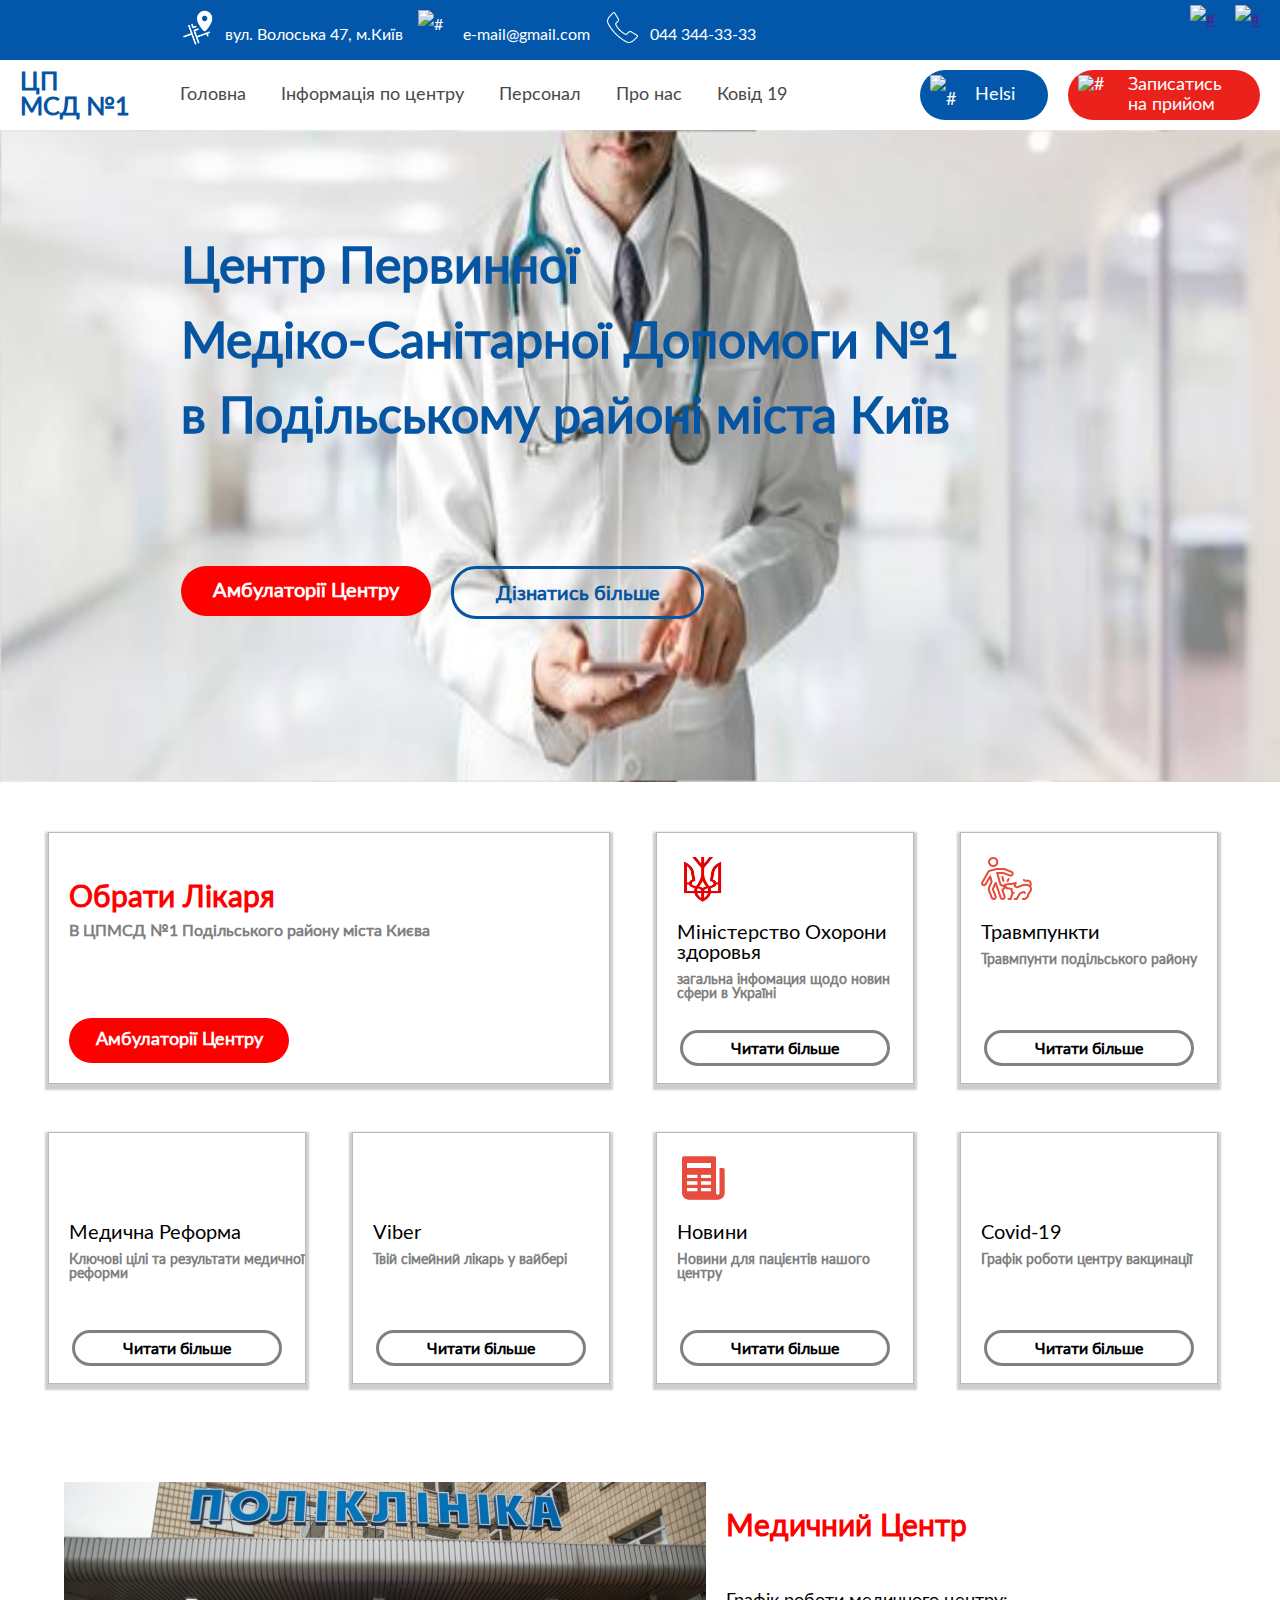
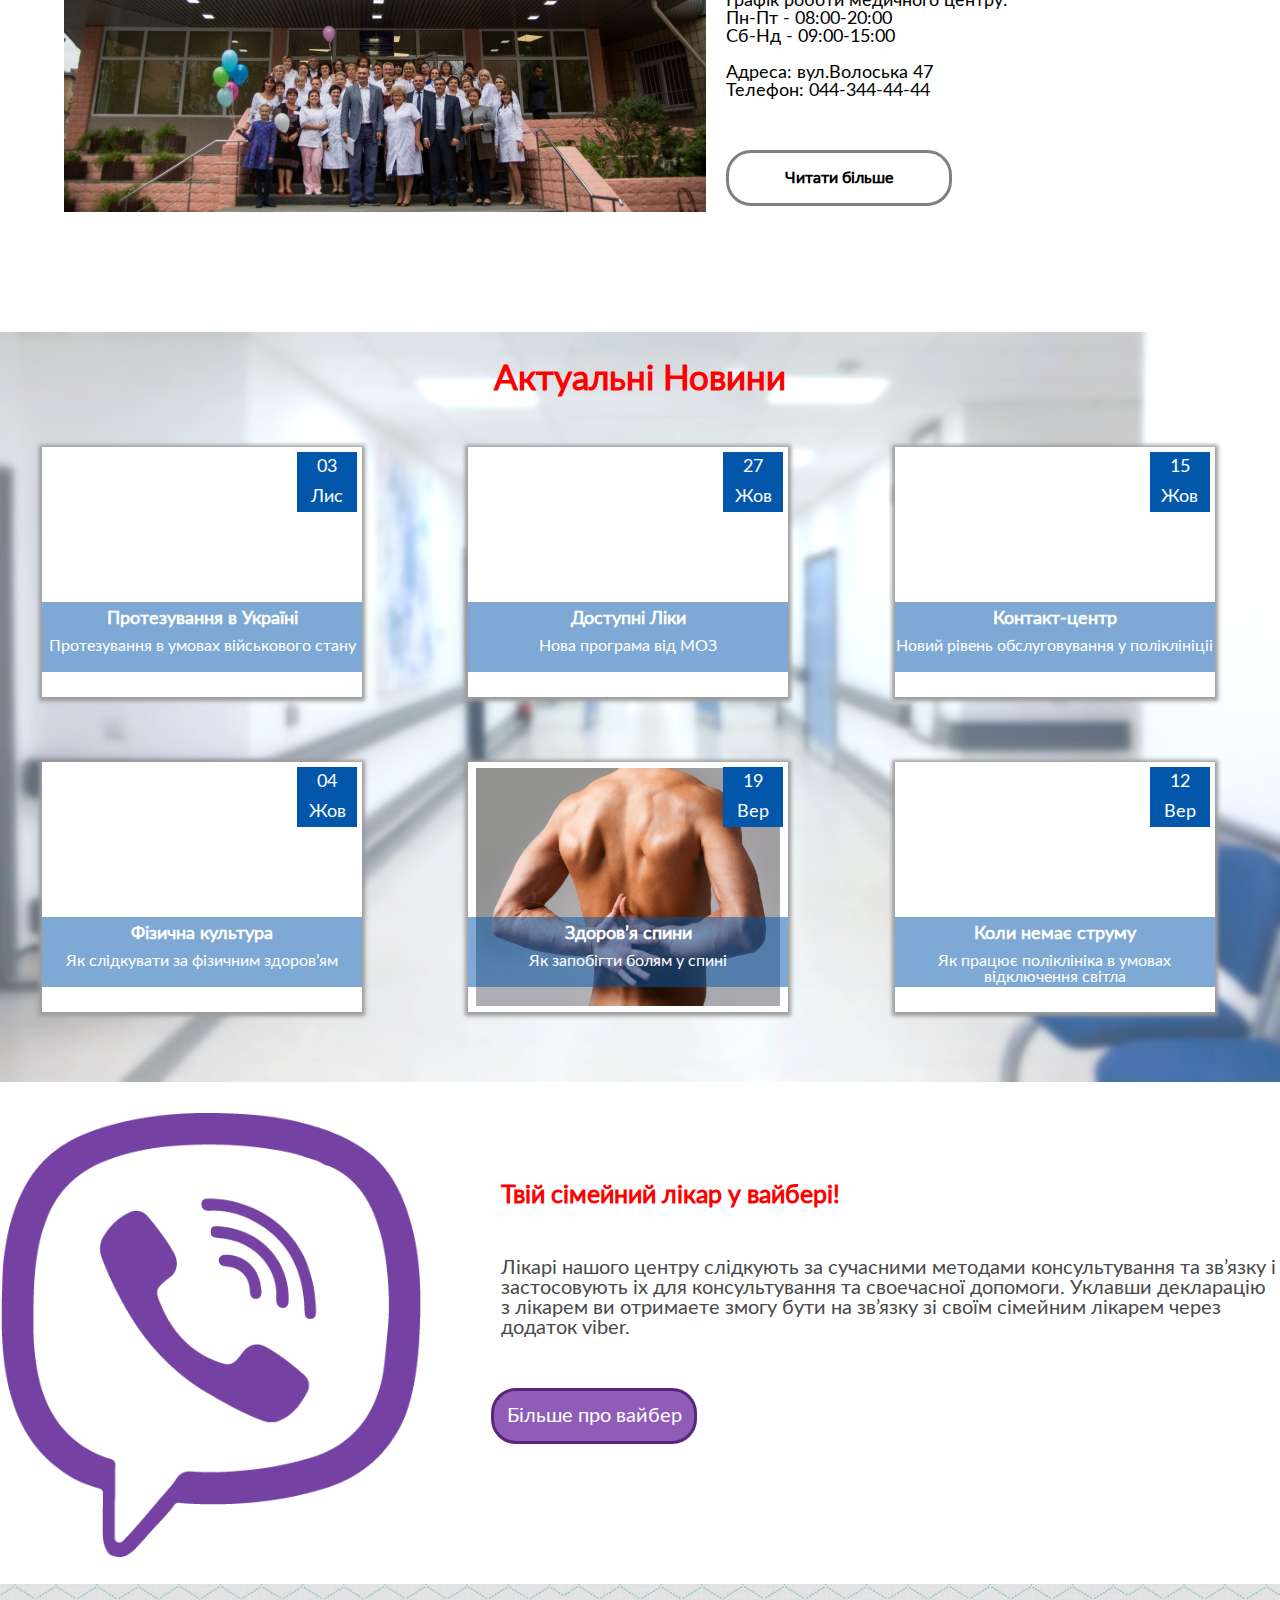
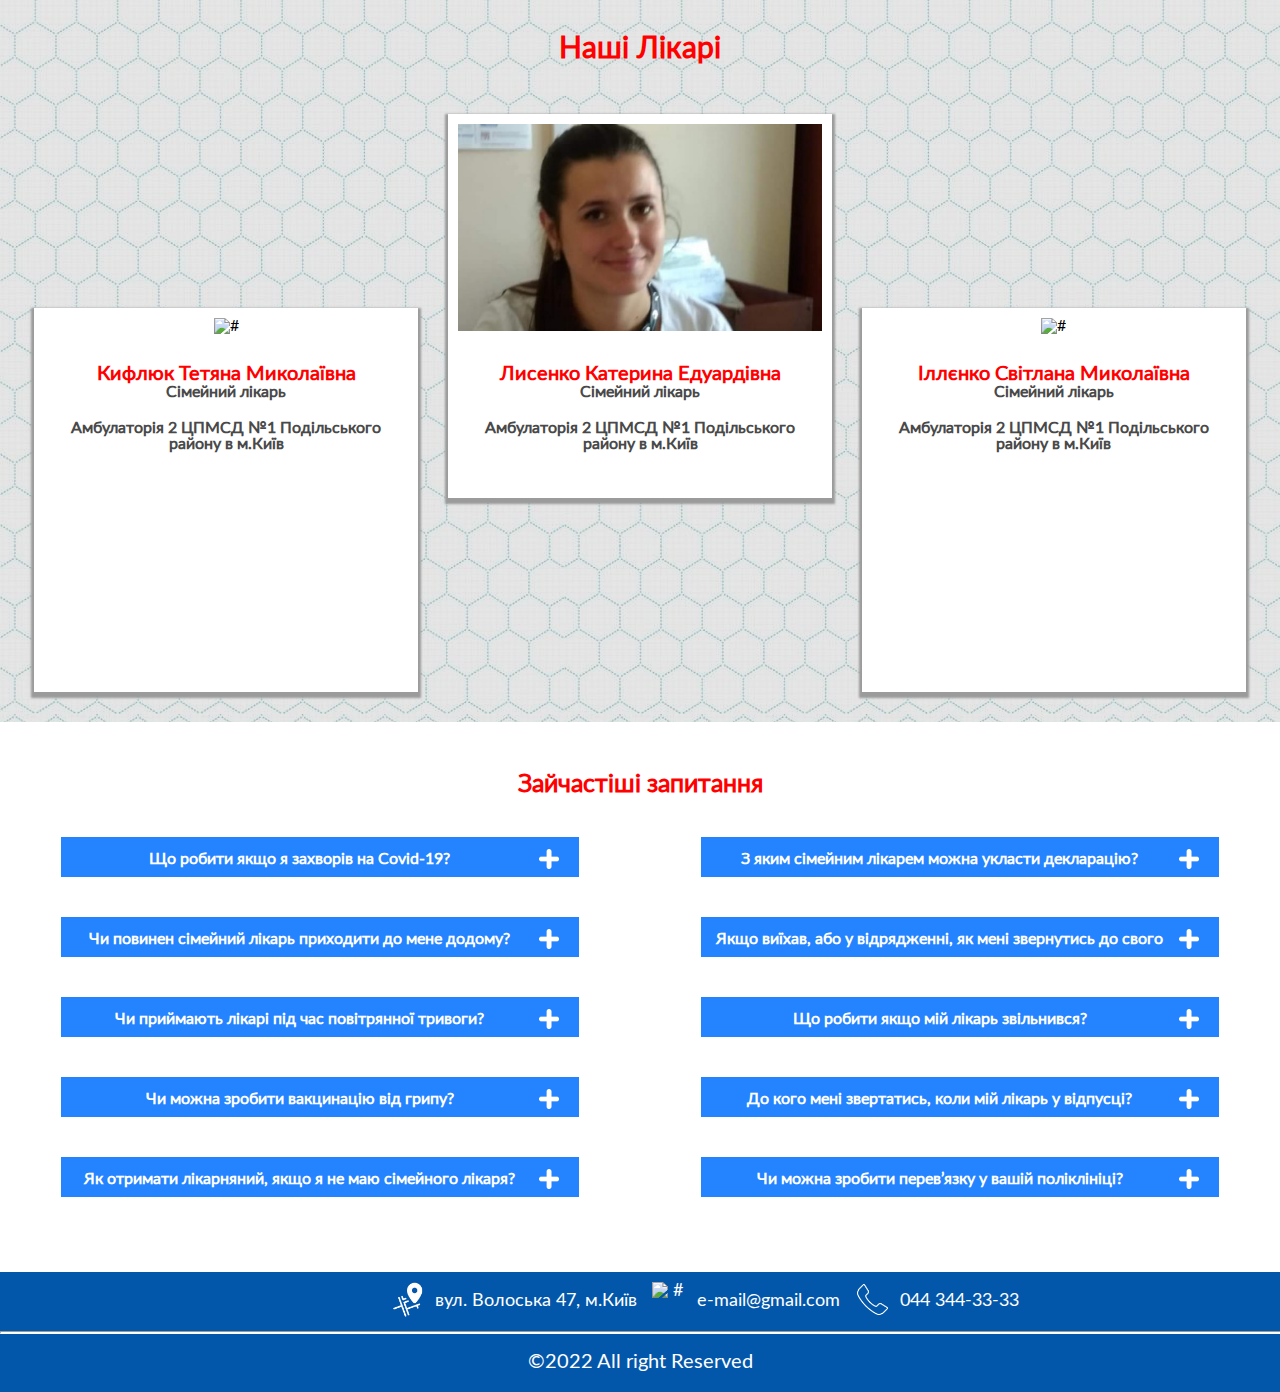
==== index.html @ eeb862c8 "Update index.html" ====
<!DOCTYPE html>
<html lang="en">
<head>
    <meta charset="UTF-8">
    <meta http-equiv="X-UA-Compatible" content="IE=edge">
    <meta name="viewport" content="width=device-width, initial-scale=1.0">
    <link rel="stylesheet" href="css/reset.css">
    <link rel="stylesheet" href="css/header.css">
    <link rel="stylesheet" href="css/style.css">
    <link rel="stylesheet" href="css/footer.css">
    <title>CPMSD1</title>
</head>
<body>
    
    <div class="wrapper">
        <div class="container">

            <div class="mobileContainer"> <!-- media 320px -->
                <div class="menuMobile"><img src="img/menuMobile.png" alt="#"></div>
                <div class="contactMobile"><img src="img/contactMobile.png" alt="#"></div>
                </div>

            <header>

                <div class="hContainer">
                    

                    <ul class="contactList">
                        <li><img class="mapIcons" src="img/map.png" alt="#">вул. Волоська 47, м.Київ</li>
                        <li><img class="mailIcons" src="img/mail.png" alt="#">e-mail@gmail.com</li>
                        <li><img class="callIcons" src="img/call.png" alt="#">044 344-33-33</li>
                    </ul>
                
                
                    <ul class="contactListImg">
                        <li><a href=""><img class="facebookIcons" src="../img/facebook.png" alt="#"></a></li>
                        <li><a href=""><img class="viberIcons" src="../img/viber.png" alt="#"></a></li>
                    </ul>
                </div>

            

                <div class="navContainer">
                <nav>
                    <h1 class="siteLogo">ЦП<br>МСД №1</h1>
                    <ul class="menuNav">
                        <li><a class="aNav" href="">Головна</a></li>
                        <li><a class="aNav" href="#aboutUs">Інформація по центру</a></li>
                        <li><a class="aNav" href="">Персонал</a></li>
                        <li><a class="aNav" href="">Про нас</a></li>
                        <li><a class="aNav" href="">Ковід 19</a></li>
                    </ul>
                </nav>

                    <a href="">
                        <div class="appointmentDoctor">
                            <img src="../img/bookIcons.png" alt="#">
                            <p>Записатись <br> на прийом</p>                           
                        </div>
                    </a>
                    <a href="http://www.helsi.me">
                        <div class="helsiInfo">
                            <img src="../img/helsi.png" alt="#">
                            <p>Helsi</p>
                        </div>
                    </a>

                
                </div>

            </header>

            <!-- Header End -->

            <section class="hospitalLogo">
                <div class="hospitalLogoContainer">

                    <div class="aboutSite">
                        <div class="aboutNavLeft"></div>
                        <div class="aboutNavRight"></div>
                        <p>Центр Первинної <br> Медіко-Санітарної Допомоги №1<br> в Подільському районі міста Київ</p>
                        <a href="doctors.html"><div class="button button3">Амбулаторії Центру</div></a>
                        <a href=""><div class="button button4">Дізнатись більше</div></a>
                    </div>


                </div>
            </section>
            <!-- hospital End -->

            <section class="info">



                <div class="infoContainer">

                    <div class="pulsImage1"></div>
                <div class="pulsImage2"></div>
    
                    <div class="mainInfoBlock">
                        <h2>Обрати Лікаря</h2>
                        <p>В ЦПМСД №1 Подільського району міста Києва</p>
                        <a href=""><div class="button button5">Амбулаторії Центру</div></a>
                    </div>

                    <div class="infoBlock infoBlock1">
                        <h3 class="infoH3">Міністерство Охорони здоровья</h3>
                        <a href="https://moz.gov.ua"><div class="infoButton1">Читати більше</div></a>
                        <p class="infoP">загальна інфомация щодо новин сфери в Україні</p>
                    </div>

                    <div class="infoBlock infoBlock2">
                        <h3 class="infoH3">Травмпункти</h3>
                        <p class="infoP">Травмпунти подільського району</p>
                        <a href=""><div class="infoButton1">Читати більше</div></a>
                    </div>

                    <div class="infoBlock infoBlock3">
                        <h3 class="infoH3">Медична Реформа</h3>
                        <p class="infoP">Ключові цілі та результати медичної реформи</p>
                        <a href="https://www.kmu.gov.ua/diyalnist/reformi/rozvitok-lyudskogo-kapitalu/reforma-sistemi-ohoroni-zdorovya"><div class="infoButton1">Читати більше</div></a>
                    </div>

                    <div class="infoBlock infoBlock4">
                        <h3 class="infoH3">Viber</h3>
                        <p class="infoP">Твій сімейний лікарь у вайбері</p>
                        <a href="viber.html"><div class="infoButton1">Читати більше</div></a>
                    </div>

                    <div class="infoBlock infoBlock5">
                        <h3 class="infoH3">Новини</h3>
                        <p class="infoP">Новини для пацієнтів нашого центру</p>
                        <a href="news.html"><div class="infoButton1">Читати більше</div></a>
                    </div>

                    <div class="infoBlock infoBlock6">
                        <h3 class="infoH3">Covid-19</h3>
                        <p class="infoP">Графік роботи центру вакцинації</p>
                        <a href="https://moz.gov.ua/koronavirus-2019-ncov"><div class="infoButton1">Читати більше</div></a>
                    </div>



                </div>
            </section>

            <!-- infoEnd -->

            <section class="aboutUs" id="aboutUs">
                <div class="aboutUsContainer">
                    <div class="aboutUsInfo">
                        <img src="img/hospitalPhoto.jpg" alt="#" class="photoHospital">
                        <h2>Медичний Центр</h2>
                        <p>Графік роботи медичного центру:<br>
                            Пн-Пт - 08:00-20:00<br>
                            Сб-Нд - 09:00-15:00<br><br>
                            Адреса: вул.Волоська 47<br>
                            Телефон: 044-344-44-44
                        </p>
                        <a href="aboutHospital.html"><div class="aboutUsMoreButton">Читати більше</div></a>
                    </div>

                </div>
            </section>

            <!-- about Us end-->

            <section class="news">
                <div class="newsContainer">
                  <!--- <div class="colorW"></div>--><h2>Актуальні Новини</h2>

                    <div class="newsBlock newsBlock1">
                        <div class="dateNews">03<br>Лис</div>
                        <div class="imgBlueBack">
                        <h3 class="newsH3">Протезування в Україні</h3>
                        <p class="newsP">Протезування в умовах військового стану</p>
                        </div>
                    </div>

                   <a href="news.html"><div class="newsBlock newsBlock2">
                        <div class="dateNews">27<br>Жов</div> 
                        <div class="imgBlueBack">
                        <h3 class="newsH3">Доступні Ліки</h3>
                        <p class="newsP">Нова програма від МОЗ</p>
                        </div>
                    </div></a>

                    <div class="newsBlock newsBlock3">
                        <div class="dateNews">15<br>Жов</div> 
                        <div class="imgBlueBack">
                        <h3 class="newsH3">Контакт-центр</h3>
                        <p class="newsP">Новий рівень обслуговування у поліклініціі</p>
                        </div>
                    </div>
                    
                    <div class="newsBlock newsBlock4">
                        <div class="dateNews">04<br>Жов</div> 
                        <div class="imgBlueBack">
                        <h3 class="newsH3">Фізична культура</h3>
                        <p class="newsP">Як слідкувати за фізичним здоров’ям</p>
                        </div>
                    </div>

                    <div class="newsBlock newsBlock5">
                        <div class="dateNews">19<br>Вер</div> 
                        <div class="imgBlueBack">
                        <h3 class="newsH3">Здоров’я спини</h3>
                        <p class="newsP">Як запобігти болям у спині</p>
                        </div>
                    </div>

                    <div class="newsBlock newsBlock6">
                        <div class="dateNews">12<br>Вер</div> 
                        <div class="imgBlueBack">
                        <h3 class="newsH3">Коли немає струму</h3>
                        <p class="newsP">Як працює поліклініка в умовах відключення світла</p>
                        </div>
                    </div>




                </div>
            </section>

            <section class="viber">
                <div class="viberContainer">
                    <img src="img/viberDoctor.png" alt="#" class="viberImage">
                    <h2>Твій сімейний лікар у вайбері!</h2>
                    <p>Лікарі нашого центру слідкують за сучасними методами консультування та зв’язку і застосовують іх для консультування та своечасної допомоги. 
                       Уклавши декларацію з лікарем ви отримаете змогу бути на зв’язку зі своїм сімейним лікарем через додаток viber.
                    </p>
                    
                   <a href="viber.html"><div class="buttonMoreViber">Більше про вайбер</div></a>

                </div>
            </section>



            <section class="medicalPersonal">
                <div class="medicalPersonalContainer">

                    <h2>Наші Лікарі</h2>
                    <div class="medicalPersonalBlock medicalPersonalBlock1">
                        <img src="img/med1.png" alt="#">
                        <h3>Кифлюк Тетяна Миколаївна</h3>
                        <p>Сімейний лікарь</p>
                        <p>Амбулаторія 2 ЦПМСД №1 Подільського району в м.Київ</p>
                    </div>

                    <div class="medicalPersonalBlock medicalPersonalBlock2">
                        <img src="img/med2.jpg" alt="#">
                        <h3>Лисенко Катерина Едуардівна</h3>
                        <p>Сімейний лікарь</p>
                        <p>Амбулаторія 2 ЦПМСД №1 Подільського району в м.Київ</p>
                    </div>

                    <div class="medicalPersonalBlock medicalPersonalBlock3">
                        <img src="img/med3.png" alt="#">
                        <h3>Іллєнко Світлана Миколаївна</h3>
                        <p>Сімейний лікарь</p>
                        <p>Амбулаторія 2 ЦПМСД №1 Подільського району в м.Київ</p>
                    </div>

                    

                </div>
            </section>

            <!-- personal End -->

            <section class="mostAsk">
                <div class="mostAskContainer">
                    <h2>Зайчастіші запитання</h2>
                    <div class="askBlock1">

                        <div class="ask ask1">
                            <img class="askCircle" src="img/openAsk.png" alt="#">
                            <p>Що робити якщо я захворів на Covid-19?</p>
                        </div>

                        <div class="ask ask2">
                            <img class="askCircle" src="img/openAsk.png" alt="#">
                            <p>Чи повинен сімейний лікарь приходити до мене додому?</p>
                        </div>

                        <div class="ask ask3">
                            <img class="askCircle" src="img/openAsk.png" alt="#">
                            <p>Чи приймають лікарі під час повітрянної тривоги?</p>
                        </div>

                        <div class="ask ask4">
                            <img class="askCircle" src="img/openAsk.png" alt="#">
                            <p>Чи можна зробити вакцинацію від грипу?</p>
                        </div>

                        <div class="ask ask5">
                            <img class="askCircle" src="img/openAsk.png" alt="#">
                            <p>Як отримати лікарняний, якщо я не маю сімейного лікаря?</p>
                        </div>

                    </div>

                    <div class="askBlock2">

                        <div class="ask ask1">
                            <img class="askCircle" src="img/openAsk.png" alt="#">
                            <p>З яким сімейним лікарем можна укласти декларацію?</p>
                        </div>

                        <div class="ask ask2">
                            <img class="askCircle" src="img/openAsk.png" alt="#">
                            <p>Якщо виїхав, або у відрядженні, як мені звернутись до свого лікаря?</p>
                        </div>

                        <div class="ask ask3">
                            <img class="askCircle" src="img/openAsk.png" alt="#">
                            <p>Що робити якщо мій лікарь звільнився?</p>
                        </div>

                        <div class="ask ask4">
                            <img class="askCircle" src="img/openAsk.png" alt="#">
                            <p>До кого мені звертатись, коли мій лікарь у відпусці?</p>
                            <!-- Показ всех врачей амбулатории которые заменяют при выборе своего -->
                        </div>

                        <div class="ask ask5">
                            <img class="askCircle" src="img/openAsk.png" alt="#">
                            <p></p>Чи можна зробити перев’язку у вашій поліклініці?</p>
                        </div>
                        
                    </div>
                    
                    
                    
                </div>
            </section>

            <!-- ask End -->
        

            <footer>
                <div class="footerContainer">
                <div class="contactFooter">
                    <ul class="contactListFooter">
                        <li><img class="mapIcons" src="img/map.png" alt="#">вул. Волоська 47, м.Київ</li>
                        <li><img class="mailIcons" src="img/mail.png" alt="#">e-mail@gmail.com</li>
                        <li><img class="callIcons" src="img/call.png" alt="#">044 344-33-33</li>
                    </ul>
                </div>
            </div>
            <hr class="copyrightLane">
            <p class="copyright">&copy;2022 All right Reserved</p>

            </footer>









        </div>
    </div>




</body>
</html>
---- css/header.css ----
@font-face {
    font-family: 'Lato Regular';
    src: url('../fonts/Lato-Regular.eot');
    src: url('../fonts/Lato-Regular.eot?#iefix') format('embedded-opentype'),
    url('../fonts/Lato-Regular.woff') format('woff'),
    url('../fonts/Lato-Regular.ttf') format('truetype');
    font-weight: normal;
    font-style: normal;
    }

body, html {
    font-family: 'Lato Regular';
    overflow-x:hidden;
}

header {
    background: #0357ab;
    width: 100%;
    height: 60px;
}

.hContainer {
    margin: auto;
    max-width: 1440px;
    height: 50px;
    color: white;
    font-size: 16px;
    line-height: 30px;
    position: relative;
}

.contactList {
    margin-left: 160px;
}

.contactList>li {
    float: left;
  /*  border: 1px solid red;  */
    margin-right: 15px;
    margin-top: 20px;
}

.facebookIcons {
    height: 45px;
    width: 45px;
    margin-top: 5px;
}

.viberIcons {
    height: 45px;
    width: 45px;
    margin-top: 5px;
}

.contactListImg {
    float: right;
}

.contactListImg>li {
    margin-right: 20px;
    float: right;
}


.mapIcons {
    height: 35px;
    width: 35px;
    margin-top: -10px;
    margin-left: 20px;
    margin-right: 10px;
    float: left;
}

.mailIcons {
    height: 35px;
    width: 35px;
    margin-top: -10px;
    margin-right: 10px;
    float: left;
}

.callIcons {
    height: 35px;
    width: 35px;
    margin-top: -10px;
    margin-right: 10px;
    float: left;
}

/* infoLine End  */

/* navBegin */

.navContainer {
    max-width: 1440px;
    height: 75px;
    margin: auto;
    margin-top: 10px;
}

.siteLogo {
    color: #0655a2;
    font-weight: bold;
    font-size: 25px;
    margin-top: 10px;
    margin-left: 20px;
    float: left;
}

.menuNav {
    margin-left: 50px;
    float: left;
    font-size: 18px;
    height: 70px;
}

.menuNav>li {
    display: inline-block;
    margin-right: 30px;
    height: 100%;
    line-height: 70px;
}

.aNav {
    color: #494949;
    text-decoration: none;
}

.aNav:hover {
    text-decoration: underline;
}

.appointmentDoctor {
    width: 220px;
    height: 50px;
    font-size: 18px;
    line-height: 20px;
    border-radius: 25px;
    color: #ffffff;
    background: #eb221c;
    float: right;
    margin-top: 10px;
    margin-right: 20px;
}

.appointmentDoctor:hover {
    background: rgb(255, 60, 0);
}

.appointmentDoctor>p {
    margin-top: 5px;
    margin-left: 90px;
}

.appointmentDoctor>img {
    float: left;
    height: 40px;
    width: 40px;
    margin-left: 30px;
    margin-top: 5px;
}

.helsiInfo {
    width: 150px;
    height: 50px;
    font-size: 18px;
    line-height: 50px;
    border-radius: 25px;
    color: #ffffff;
    background: #0257aa;
    float: right;
    margin-top: 10px;
    margin-right: 20px;
}

.helsiInfo:hover {
    outline: 3px solid #0093c0;
}

.helsiInfo>img {
    height: 40px;
    width: 40px;
    float: left;
    margin-left: 20px;
    margin-top: 5px;
    margin-right: 10px;
}

.menuMobile {
    display: none;
}

.contactMobile {
    display: none;
}

.mobileContainer {

}

@media (max-width: 1280px) {
    .appointmentDoctor {
        width: 15%; 
        height: 50px;
    }

    .appointmentDoctor>p {
        margin-top: 5px;
        margin-left: 60px;
    }
    
    .appointmentDoctor>img {
        height: 40px;
        width: 40px;
        margin-left: 10px;
        margin-top: 5px;
    }


    .helsiInfo {
        width: 10%;
        height: 50px;
        font-size: 18px;
        line-height: 50px;
        margin-top: 10px;
        margin-right: 20px;
    }
    
    .helsiInfo:hover {
        outline: 3px solid #0093c0;
    }
    
    .helsiInfo>img {
        height: 40px;
        width: 40px;
        margin-left: 10px;
        margin-top: 5px;
        margin-right: 5px;
    }

}

@media (max-width: 1140px) {
    .appointmentDoctor {
        width: 170px; 
        height: 50px;
    }

    .appointmentDoctor>p {
        margin-top: 5px;
        margin-left: 60px;
    }
    
    .appointmentDoctor>img {
        height: 40px;
        width: 40px;
        margin-left: 10px;
        margin-top: 5px;
    }


    .helsiInfo {
        display: none;
}
}









@media (max-width: 320px) {

    .menuMobile {
        display: block;
        width: 60px;
        height: 60px;
    }

    .menuMobile > img {
        width: 80%;
        height: 80%;
        margin-top: 10%;
        margin-left: 10%;
    }

    .contactList {
        background: red;
        display: absolute;
        left: 0px;
        width: 30px;
        height: 60px;
    }


    .contactMobile {
        display: block;
        position: absolute;
        right: 0px;
        top: 0px;
        height: 60px;
        width: 60px;
    }

    .contactMobile > img {
        width: 60%;
        height: 60%;
        position: absolute;
        right: 10px;
        top: 20%;
    }

    .siteLogo {
        position: absolute;
        top: 0px;
        color: #ffffff;
        left: 25%;
        font-size: 20px;
        text-align: center;
        width: 50%;
    }

    .hContainer {
        height: 50px;
    }

    .mobileContainer {
        position: fixed;
        width: 100%;
        height: 500px;
        z-index: 999; /* ! */
    }

    .contactListImg {
        display: none;
    }

    .contactList {
        position: absolute;
        left: -45%;
        top: 65px;
        font-size: 14px;
        background: blue;
        height: 500px;
        width: 90%;
    }

    .contactList li {
        display: inline-block;
    }

    .contactList img {
        float: left;
    }

    

}

/* Header end */
---- css/style.css ----
@font-face {
    font-family: 'Lato Regular';
    src: url('../fonts/Lato-Regular.eot');
    src: url('../fonts/Lato-Regular.eot?#iefix') format('embedded-opentype'),
    url('../fonts/Lato-Regular.woff') format('woff'),
    url('../fonts/Lato-Regular.ttf') format('truetype');
    font-weight: normal;
    font-style: normal;
    }

body, html {
    font-family: 'Lato Regular';
    overflow-x:hidden;
}





.hospitalLogo {
    width: 100%;
    height: 650px;
    border: 1px solid rgba(255, 0, 0, 0); /* border ? */
    margin-top: 70px;
    background: url('../img/hospitalLogo.jpg');
    background-size: 100% 650px;
}

.hospitalLogoContainer {
    width: 1440px;
    margin: auto;
}

.aboutSite {
    width: 100%;
    height: 450px;
    margin: auto;
    margin-top: 100px;
    position: relative;
}

.aboutSite>p {
    margin-left: 180px;
    margin-top: 50px;
    color: #0655a2;
    font-size: 50px;
    font-weight: bolder;
    margin-bottom: 100px;
    line-height: 75px;
}

.button3 {
    width: 250px;
    height: 50px;
    font-size: 20px;
    font-weight: bold;
    line-height: 50px;
    border-radius: 25px;
    background: red;
    color: #ffffff;
    float: left;
    margin-top: 10px;
    margin-right: 20px;
    text-align: center;
    margin-left: 180px;
}

.button3:hover {
    background: rgb(255, 60, 0);
}

.button4 {
    border: 3px solid #0655a2;
    width: 247px;
    height: 47px;
    font-size: 20px;
    font-weight: bold;
    line-height: 50px;
    border-radius: 25px;
    color: #0655a2;
    float: left;
    margin-top: 10px;
    margin-right: 20px;
    text-align: center;
}

.button4:hover {
    border: 3px solid #0093c0;
}

.aboutNavLeft {
    position: absolute;
    left: 20px;
    top: 125px;
    width: 80px;
    height: 80px;
    background: url('../img/left.png');
    background-size: 80px;
}



.aboutNavRight {
    position: absolute;
    right: 20px;
    top: 125px;
    width: 80px;
    height: 80px;
    background: url('../img/right.png');
    background-size: 80px;
}


/* hospitalLogoEnd*/

.info {
    width: 100%;
    position: relative;
}

.infoContainer {
    max-width: 1440px;
    height: 700px;
    margin: auto;
    margin-top: 50px;
  /*  border: 2px solid orange; */
    position: relative;
}

@media (max-width: 1280px) {
    .infoContainer {
        height: 600px;
    }
}

.pulsImage1 {
    width: 250px;
    height: 150px; 
    position: absolute;
    background: url('../img/puls.png');
    background-size: 300px 150px;
    top: 450px;
    left: -250px;
}

.pulsImage2 {
    width: 250px;
    height: 150px; 
    position: absolute;
    background: url('../img/puls.png');
    background-size: 300px 150px;
    right: -250px;
    top: 150px;
}

.mainInfoBlock {
    height: 300px;
    width: 43.75%;
    position: absolute;
    left: 3.75%;
    box-shadow: 0px 3px 2px 3px rgb(206, 205, 205);
    border: 1px solid rgb(187, 187, 187);
    background: url('../img/doctor.png');
    background-size: 500px 300px;
    background-position: right;
    background-repeat: no-repeat;
}

@media (max-width: 1280px) {

.mainInfoBlock {
    height: 250px;
}
}

.mainInfoBlock>img {
    height: 300px;
    width: 80%;
    float: right;
}

.mainInfoBlock>h2 {
    color: red;
    font-size: 40px;
    font-weight: bolder;
    margin-left: 20px;
    margin-top: 50px;
}

@media (max-width: 1280px) {

    .mainInfoBlock>h2 {
        font-size: 30px;
    }

}

.mainInfoBlock>p {
    color: gray;
    font-size: 16px;
    font-weight: bolder;
    margin-left: 20px;
    margin-top: 10px;
}

.button5 {
    width: 220px;
    height: 45px;
    font-size: 18px;
    font-weight: bold;
    line-height: 45px;
    border-radius: 25px;
    background: red;
    color: #ffffff;
    position: absolute;
    text-align: center;
    left: 20px;
    bottom: 20px;
}

.infoBlock {
    height: 300px;
    width: 20%;
    position: absolute;
    box-shadow: 0px 3px 2px 3px rgb(206, 205, 205);
    border: 1px solid rgb(187, 187, 187);
}

@media (max-width: 1280px) {

    .infoBlock {
        height: 250px;
    }
    }

.infoBlock1 {
    left: 51.25%;
    background: url('../img/moz.png');
    background-size: 20% 20%;
    background-repeat: no-repeat;
    background-position-x: 20px;
    background-position-y: 20px;
    position: absolute;
}

.infoH3 {
    margin-top: 100px;
    margin-left: 20px;
}

.infoP {
    color: gray;
    font-size: 16px;
    font-weight: bold;
    margin-left: 20px;
    margin-top: 20px;
}

.infoButton1 {
    width: 80%;
    height: 40px;
    text-align: center;
    font-size: 16px;
    line-height: 42px;
    outline: 3px solid gray;
    border-radius: 25px;
    color: black;
    font-weight: bolder;
    float: right;
    position: absolute;
    bottom: 20px;
    left: 10%;
}

@media (max-width: 1280px) {
    .infoButton1 {
        height: 30px;
        line-height: 32px;
    }

    .infoP {
        margin-top: 10px;
        font-size: 14px;
    }

    .infoH3 {
        margin-top: 90px;
        font-size: 20px;
    }
}


.infoButton1:hover {
    color: #ffffff;
    background: red;
    outline: none;    
}

.infoBlock2 {
    left: 75%;
    background: url('../img/dog.png');
    background-size: 20% 20%;
    background-repeat: no-repeat;
    background-position-x: 20px;
    background-position-y: 20px;
}

.infoBlock3 {
    left: 3.75%;
    margin-top: 350px;
    background: url('../img/hospital.png');
    background-size: 20% 20%;
    background-repeat: no-repeat;
    background-position-x: 20px;
    background-position-y: 20px;
}

.infoBlock4 {
    left: 27.5%;
    margin-top: 350px;
    background: url('../img/viber2.png');
    background-size: 20% 20%;
    background-repeat: no-repeat;
    background-position-x: 20px;
    background-position-y: 20px;
}

.infoBlock5 {
    left: 51.25%;
    margin-top: 350px;
    background: url('../img/news.png');
    background-size: 20% 20%;
    background-repeat: no-repeat;
    background-position-x: 20px;
    background-position-y: 20px;
}

.infoBlock6 {
    left: 75%;
    margin-top: 350px;
    background: url('../img/vaccine.png');
    background-size: 20% 20%;
    background-repeat: no-repeat;
    background-position-x: 20px;
    background-position-y: 20px;
}

@media (max-width: 1280px) {

    .infoBlock3, .infoBlock4, .infoBlock5, .infoBlock6 {
        height: 250px;
        margin-top: 300px;
    }
    }

/* infoEnd */

.aboutUs {
    width: 100%;
    height: 500px;
    font-size: 18px;
}

.aboutUsInfo>h2 {
    padding-top: 80px;
    color: red;
    font-weight: bold;
    font-size: 30px;
    margin-bottom: 50px;
}

.aboutUsMoreButton {
    width: 220px;
    height: 50px;
    text-align: center;
    font-weight: bolder;
    font-size: 16px;
    line-height: 50px;
    border: 3px solid gray;
    border-radius: 25px;
    color: black;
    float: left;
    margin-top: 50px;
}

.aboutUsContainer {
    max-width: 1440px;
    margin: auto;
    height: 450px;
    background: url('../img/plus.png');
    background-repeat: no-repeat;
    background-size: 250px 250px;
    background-position-x: 9000px;
    background-position-y: 100px;
}

.photoHospital {
    float: left;
    margin-top: 50px;
    margin-left: 5%;
    margin-right: 20px;
}

@media (max-width: 1280px) {
    .aboutUsContainer {
    background-position-x: 720px;
    }
}

/* about Us end*/


.news {
    width: 100%;
    background: url('../img/newsBack1.png');
    background-size: 100% 100%;
}

.newsContainer {
    max-width: 1440px;
    height: 750px;
    margin: auto; 
    text-align: center;
    position: relative;
}

.newsContainer>h2 {
    padding-top: 30px;
    color: red;
    font-size: 35px;
    font-weight: bolder;
    width: 300px;
    margin: auto;
    position: relative;
}

.colorW {
    position: absolute;
    background: #ffffff;
    width: 100%;
    height: 100%;
    opacity: 0.5;
    top: 20px;
}

.newsBlock {
    width:25%;
    height: 35%;
    box-shadow: 0px 1px 4px 3px rgb(155, 155, 155);
    float: left;
    margin-top: 50px;
    margin-bottom: 30px;
    position: absolute;
    color: #ffffff;
}

@media (max-width: 1280px) {
    .newsBlock {
        height: 250px;
    }
}


.newsBlock1 {
    left: 3.3%;
    background: #ffffff url('../img/biotech.jpeg');
    background-size: 95% 95%;
    background-position: center;
    background-repeat: no-repeat;
    text-align: center;
    font-size: 18px;
}

.newsBlock2 {
    left: 36.6%;
    background: #ffffff url('../img/liki.jpg');
    background-size: 95% 95%;
    background-position: center;
    background-repeat: no-repeat;
    text-align: center;
    font-size: 18px;
}

.newsBlock3 {
    left: 69.9%;
    background: #ffffff url('../img/contact-center.jpg');
    background-size: 95% 95%;
    background-position: center;
    background-repeat: no-repeat;
    text-align: center;
    font-size: 18px;
}

.newsBlock4 {
    left: 3.3%;
    top: 380px;
    background: #ffffff url('../img/heal.jpg');
    background-size: 95% 95%;
    background-position: center;
    background-repeat: no-repeat;
    text-align: center;
    font-size: 18px;
}

.newsBlock5 {
    left: 36.6%;
    top: 380px;
    background: #ffffff url('../img/backheal.jpg');
    background-size: 95% 95%;
    background-position: center;
    background-repeat: no-repeat;
    text-align: center;
    font-size: 18px;
}

.newsBlock6 {
    left: 69.9%;
    top: 380px;
    background: #ffffff url('../img/lep.jpg');
    background-size: 95% 95%;
    background-position: center;
    background-repeat: no-repeat;
    text-align: center;
    font-size: 18px;
}

.dateNews {
    background: #0357ab;
    width: 60px;
    height: 60px;
    text-align: center;
    line-height: 30px;
    color: #ffffff;
    position: absolute;
    right: 5px;
    top: 5px;
}

.imgBlueBack {
    width: 100%;
    height: 70px;
    background: url('../img/backNewsBlock.png');
    background-size: 100% 100%;
    background-repeat: no-repeat;
    position: absolute;
    bottom: 10%;
}

.newsH3 {
    font-weight: bold;
    display: inline-block;
    margin-top: 2.5%;
}

.newsP {
    font-size: 16px;
    margin-top: 10px;
}


/* news End */

.viber {
    width: 100%;
}

.viberContainer {
    max-width: 1440px; 
    border: 1px solid #ffffff; /* &&& delete border */
    margin: auto;
    height: 500px;
}

.viberContainer>h2 {
    color: red;
    margin-top: 100px;
    margin-left: 500px;
    font-weight: bold;
    font-size: 25px;
}

.viberContainer>p {
    margin-top: 50px;
    margin-left: 500px;
    color: #494949;
    font-size: 20px;
}

.viberImage {
    float: left;
    width: 420px;
    height: 444px;
    margin-top: 30px;
    margin-left: 0px;
}

.buttonMoreViber {
    width: 200px;
    height: 50px;
    text-align: center;
    font-size: 20px;
    line-height: 50px;
    background: #8f5db7;
    border: 3px solid #59267c;
    border-radius: 25px;
    color: black;
    float: left;
    margin-top: 50px;
    margin-left: 70px;
    color: white;
}

/* viber end */

.medicalPersonal {
    width: 100%;
    background: url('../img/aboutDoctorBack.png');
}

.medicalPersonalContainer {
    max-width: 1440px; 
    min-height: 500px;
    margin: auto;
    text-align: center;
    position: relative;
}

.medicalPersonalContainer>h2 {
    padding-top: 50px;
    margin-bottom: 50px;
    font-size: 30px;
    color: red;
    font-weight: bolder;
}

.medicalPersonalBlock {
    height: 30vw;
    min-height: 350px;
    width: 30%;
    box-shadow: 0px 3px 2px 3px rgb(155, 155, 155);
    background: white;
    background-image: url('../img/plus.png');
    background-size: 35% 35%;
    background-repeat: no-repeat;
    background-position: center 90%;
    display: inline-block;
    margin-bottom: 30px;
    margin-left: 1%;
    margin-right: 1%;
}

@media (min-width: 1440px) {
    .medicalPersonalBlock {
        height: 432px;
        color: red;
    }
}

@media (min-width: 1280px) {
    .medicalPersonalBlock {
        min-height: 380px;
    }
}

.medicalPersonalBlock>h3 {
    color: red;
    font-weight: bolder;
    font-size: 20px;
    margin-top: 30px;
}

.medicalPersonalBlock>p {
    font-weight: bold;
    font-size: 16px;
    color: #494949;
}

.medicalPersonalBlock>p:last-child {
    margin-top: 20px;
    margin-left: 20px;
    margin-right: 20px;
    font-weight: bold;
}

.medicalPersonalBlock>img {
    width: 95%;
    margin-top: 10px;
}

.medicalPersonalBlock1 {
    left: 2.5%;
}

.medicalPersonalBlock2 {
    left: 35%;
}

.medicalPersonalBlock3 {
    left: 67.5%;
}

.leftSquare {
    position: absolute;
    bottom: 68px;
    left: 38%;
    width: 50px;
    height: 50px;
}

.buttonBlockMedicalMore {
    position: absolute;
    left: 42.5%;
    bottom: 70px;
    width: 15%;
    height: 50px;
    text-align: center;
    font-size: 20px;
    line-height: 50px;
    border: 3px solid #5e5e5e;
    border-radius: 25px;
    color: #5e5e5e;
}



/* personal End */

.mostAsk {
    width: 100%;
}

.mostAskContainer {
    max-width: 1440px;
    margin: auto;
    height: 500px;
    text-align: center;
    position: relative;
    font-size: 16px;
}

.mostAskContainer>h2 {
    margin-top: 50px;
    font-weight: bolder;
    font-size: 25px;
    color: red;
}

.askBlock1 {
    position: absolute; 
    width: 45%;
    margin-left: 2.5%;
    margin-top: 40px;
}

.askBlock2 {
    position: absolute; 
    width: 45%;
    margin-left: 52.5%;
    margin-top: 40px;
}

.ask {
    height: 40px;
    margin-bottom: 40px;
    width: 90%;
    background: #2483ff;
    margin-left: 5%;
    font-weight: bolder;
    line-height: 45px;
    color: #ffffff;
}

.ask:hover {
    outline: 3px solid #5e5e5e;
}

.askCircle {
    width: 20px;
    height: 20px;
    float: right;
    margin-right: 20px;
    margin-top: 12px;
}

/* ask End */
---- css/footer.css ----
footer {
    width: 100%;
    background: #0357ab;
    position: relative;
    color: white;
    text-align: center;
}

.footerContainer {
    width: 1440px;
    height: 80px;
    margin: auto;
    position: relative;
}

.contactListFooter {
    width: 700px;
    height: 50px;
    margin: auto;
    font-size: 18px;
}

.contactListFooter>li {
    float: left;
  /*  border: 1px solid red;  */
    margin-right: 15px;
    margin-top: 20px;
}

.contactFooter>p {
    float: left;
    width: 30%; 
    border: 1px solid white;
    margin-left: 2.5%;
    margin-top: 30px;
}

.copyrightLane {
    border-bottom: 2px solid white;
    position: absolute;
    width: 100%;
    bottom: 50px;
}

.copyright {
    padding-bottom: 20px;
    font-size: 20px;
}
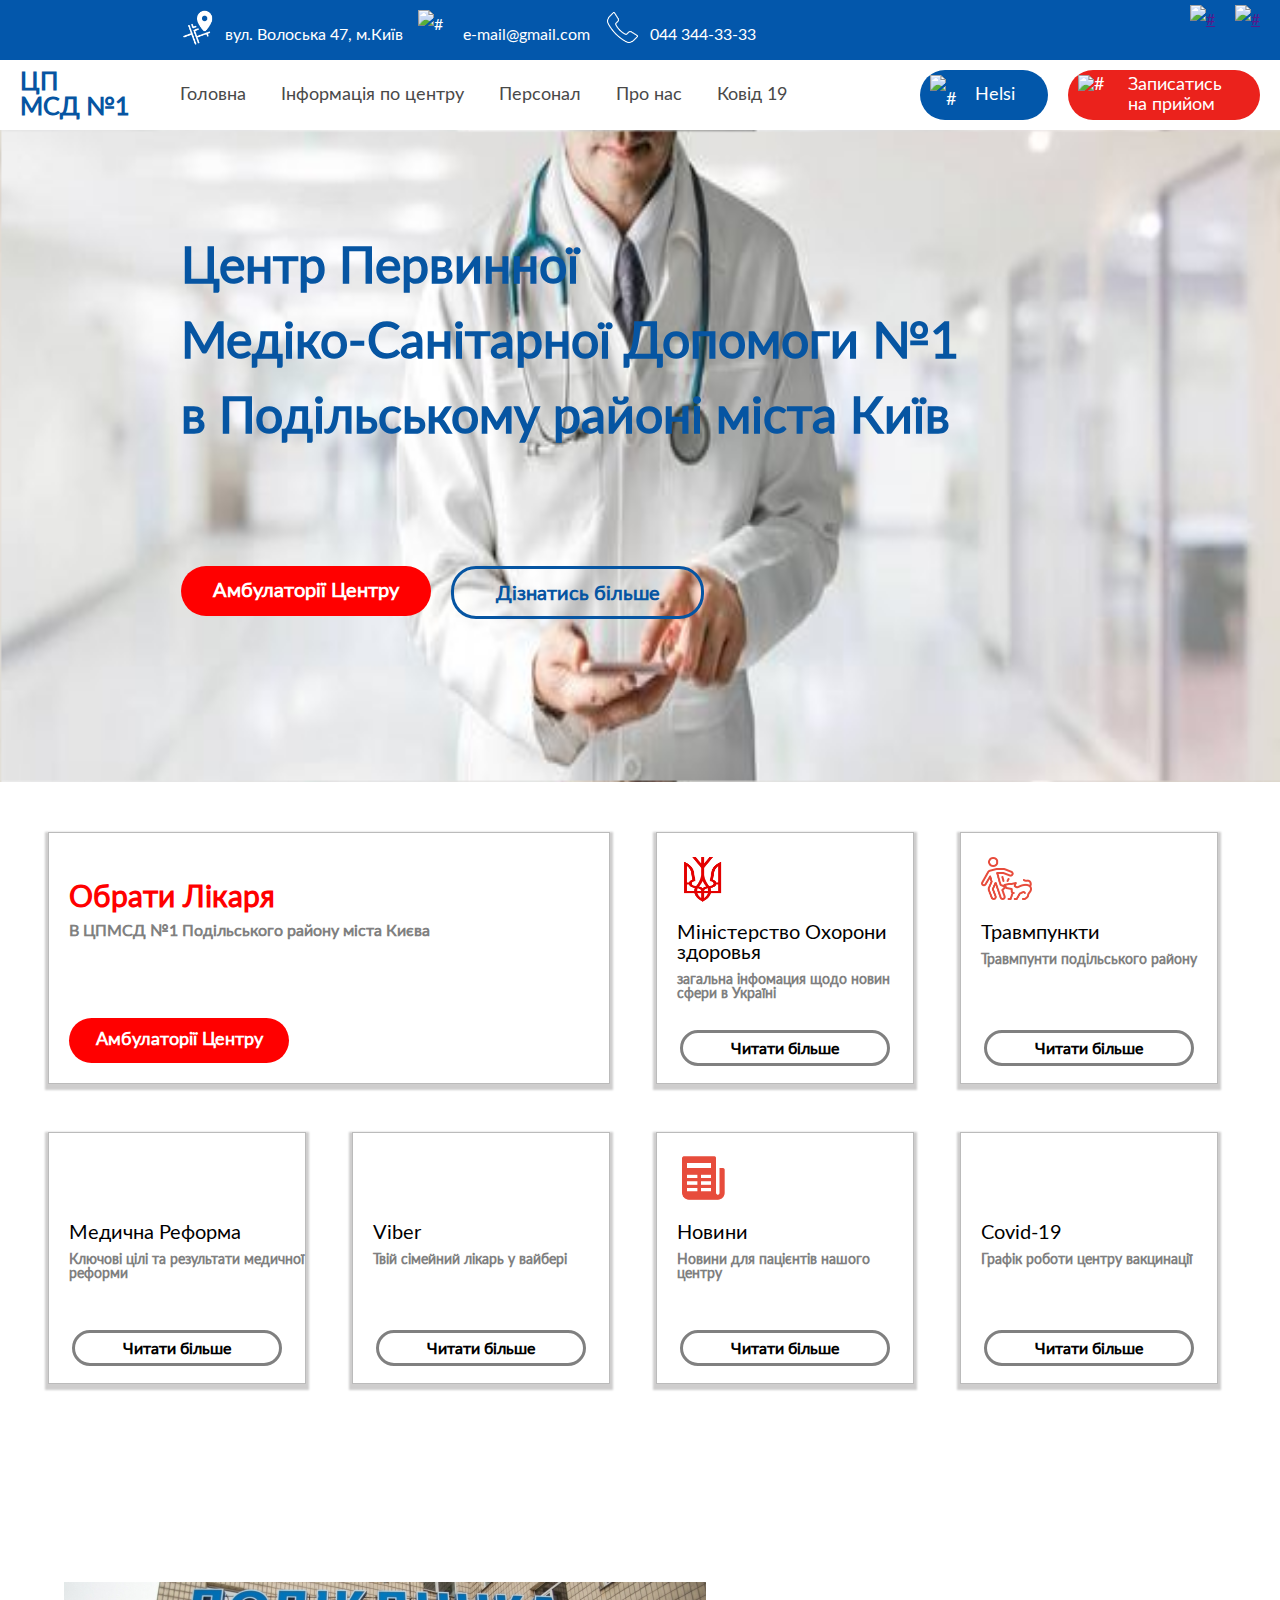
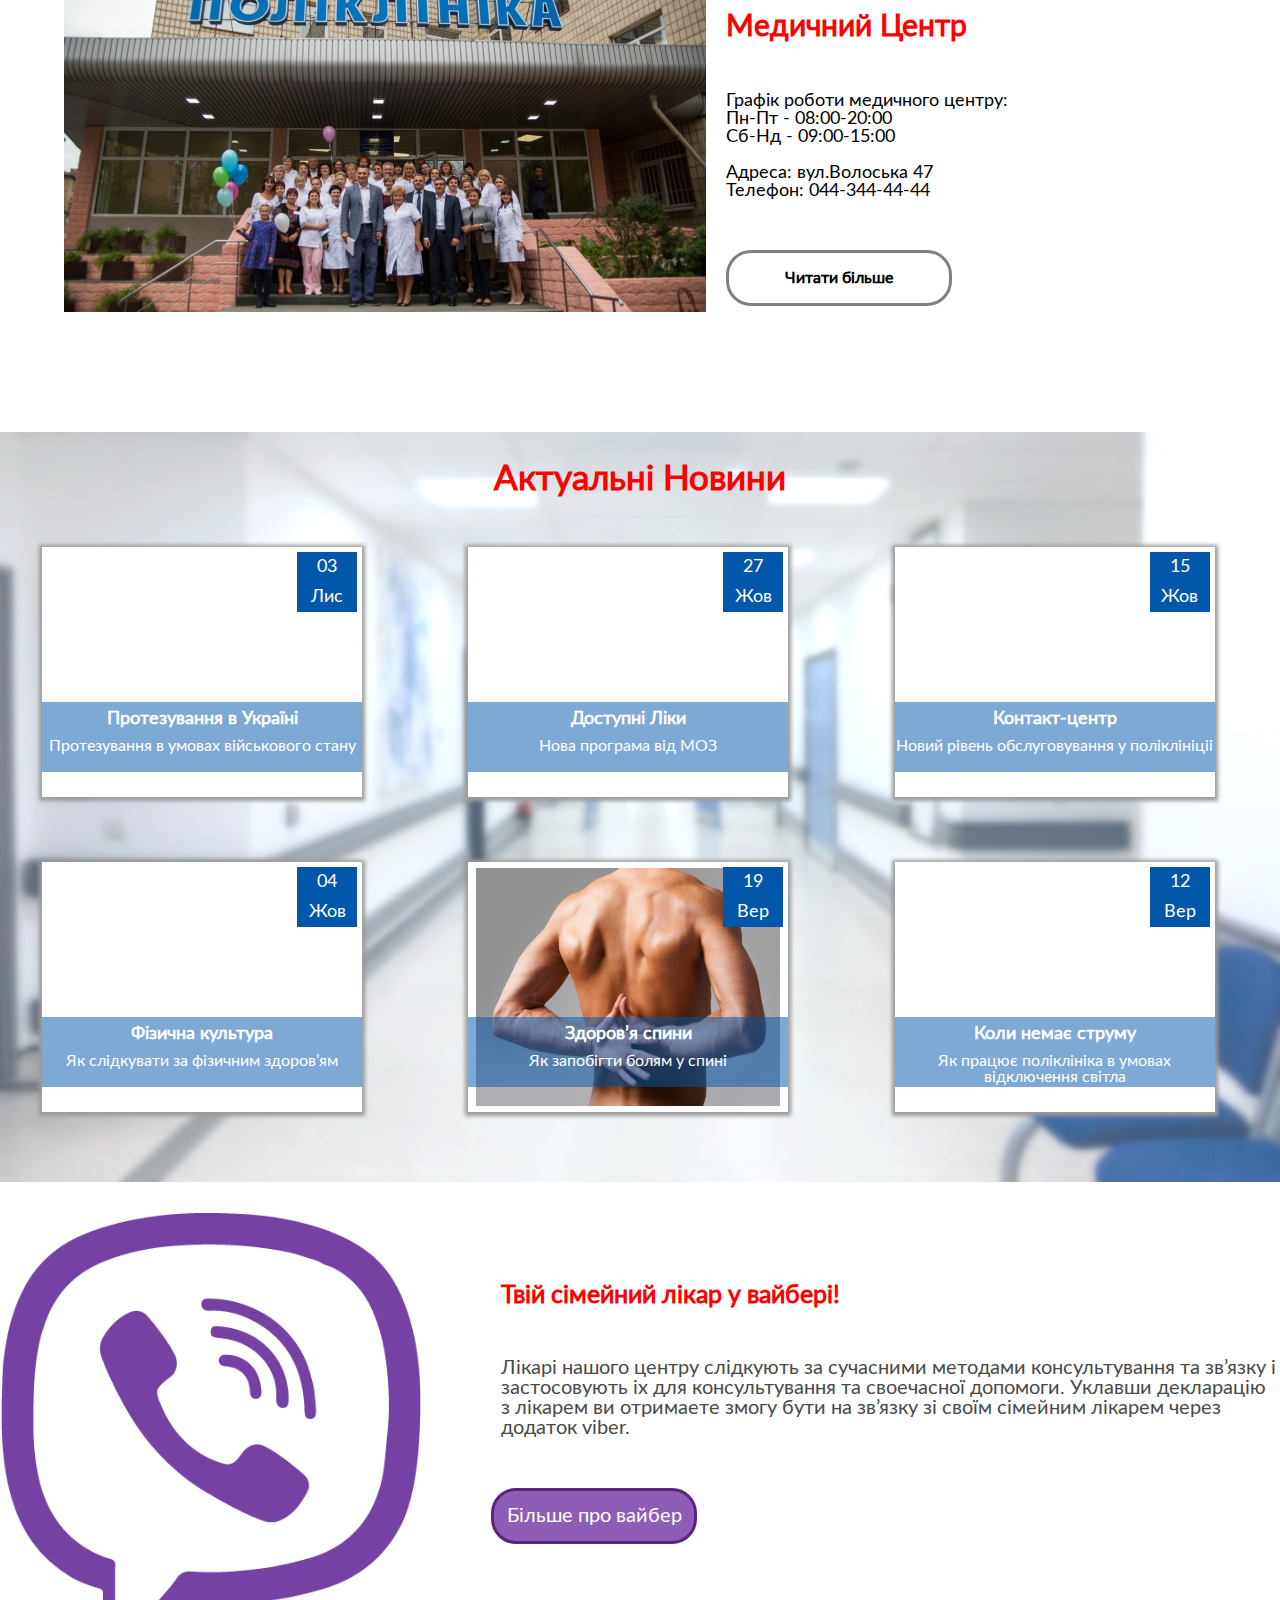
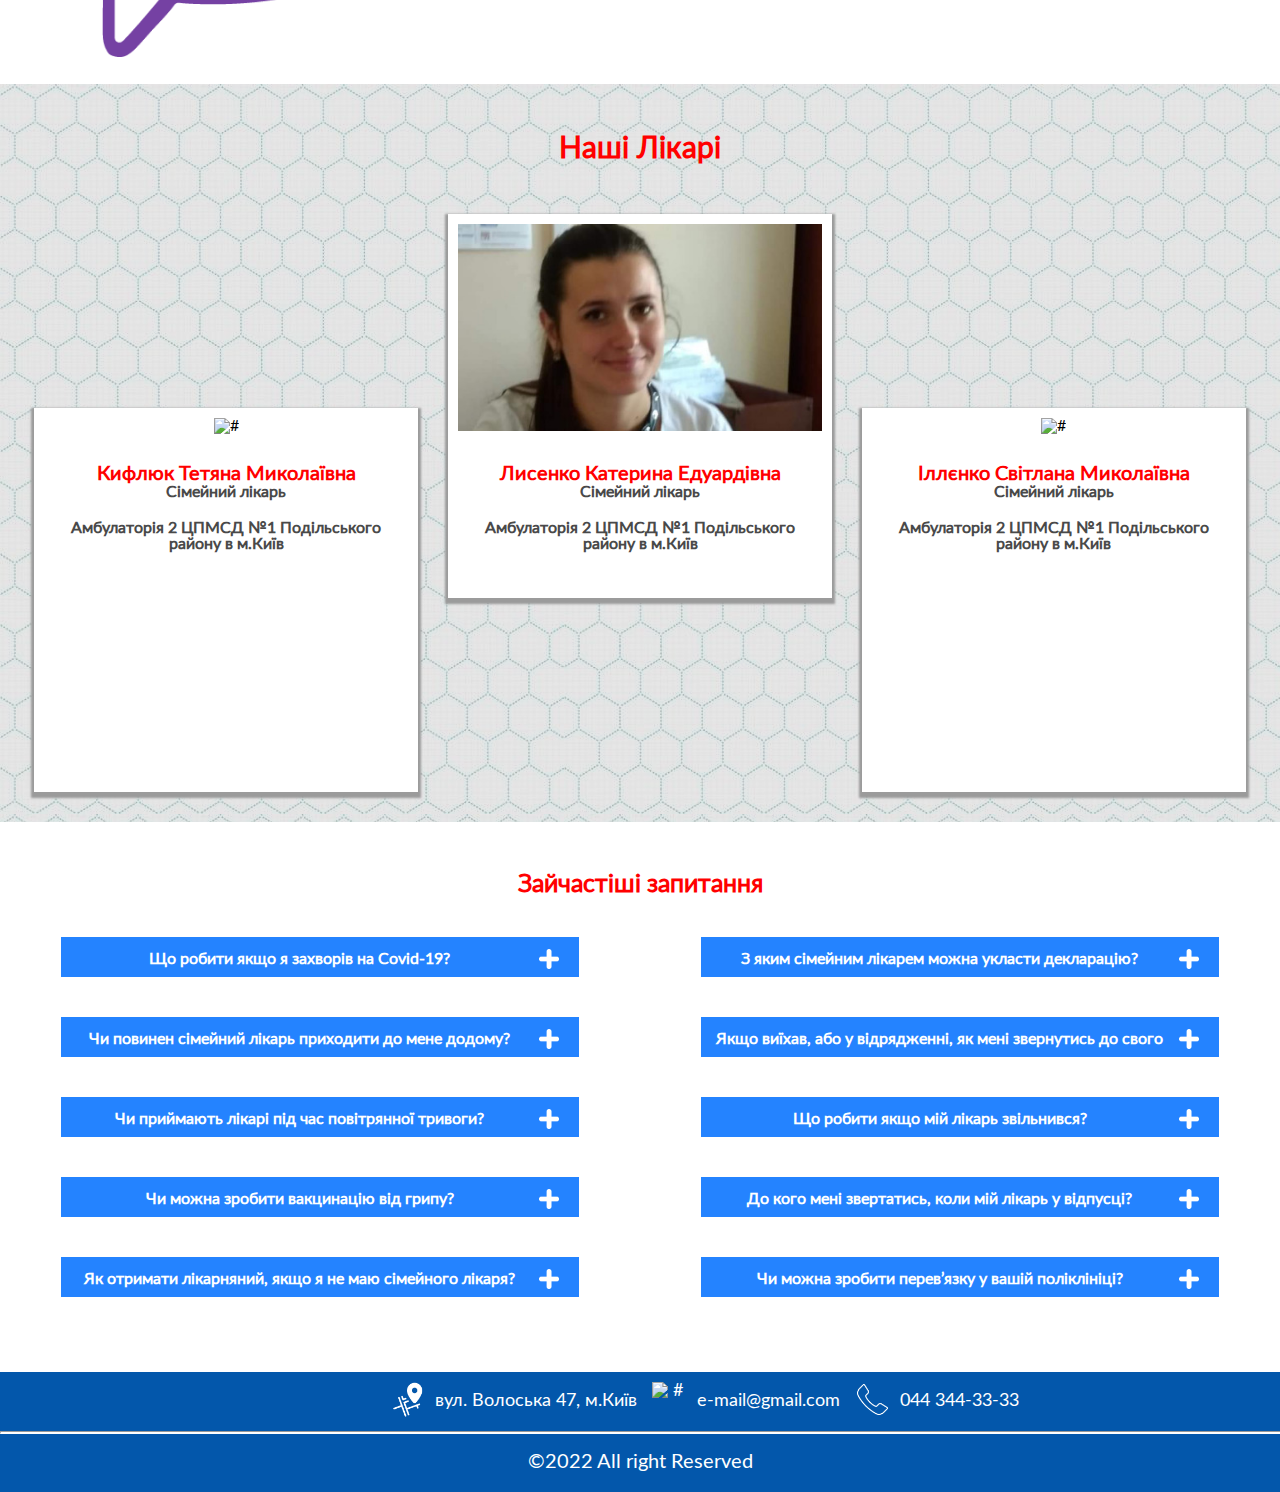
==== commit 34bd6bb9: "Update index.html" ====
--- a/index.html
+++ b/index.html
@@ -16,16 +16,38 @@
         <div class="container">
 
             <div class="mobileContainer"> <!-- media 320px -->
-                <div class="menuMobile"><img src="img/menuMobile.png" alt="#"></div>
-                <div class="contactMobile"><img src="img/contactMobile.png" alt="#"></div>
-                </div>
+                <div class="menuMobile"><img src="img/menuMobile.png" alt="#">
+
+                    <ul class="menuMobileNav">
+                        <li><a class="aMobileNav" href="">Головна</a></li>
+                        <li><a class="aMobileNav" href="#aboutUs">Інформація по центру</a></li>
+                        <li><a class="aMobileNav" href="">Персонал</a></li>
+                        <li><a class="aMobileNav" href="">Про нас</a></li>
+                        <li><a class="aMobileNav" href="">Ковід 19</a></li>
+                    </ul>
+                </div>
+                
+
+                <div class="contactMobile">
+                <img src="img/contactMobile.png" alt="#">
+                <div class="mobileInfo">
+                    <ul class="mobileContactList">
+                        <li><img class="mapIcons" src="img/map.png" alt="#">вул. Волоська 47, м.Київ</li>
+                        <li><img class="mailIcons" src="img/mail.png" alt="#">e-mail@gmail.com</li>
+                        <li><img class="callIcons" src="img/call.png" alt="#">044 344-33-33</li>
+                    </ul>
+                </div>
+                </div>
+            </div>
+    
+                <!-- mobile menu hover end -->
 
             <header>
 
                 <div class="hContainer">
                     
 
-                    <ul class="contactList">
+                    <ul class="contactList" id="contactList">
                         <li><img class="mapIcons" src="img/map.png" alt="#">вул. Волоська 47, м.Київ</li>
                         <li><img class="mailIcons" src="img/mail.png" alt="#">e-mail@gmail.com</li>
                         <li><img class="callIcons" src="img/call.png" alt="#">044 344-33-33</li>
@@ -100,7 +122,7 @@
                     <div class="mainInfoBlock">
                         <h2>Обрати Лікаря</h2>
                         <p>В ЦПМСД №1 Подільського району міста Києва</p>
-                        <a href=""><div class="button button5">Амбулаторії Центру</div></a>
+                        <a href="doctors.html"><div class="button button5">Амбулаторії Центру</div></a>
                     </div>
 
                     <div class="infoBlock infoBlock1">
@@ -368,6 +390,6 @@
 
 
 
-
 </body>
+
 </html>--- a/css/header.css
+++ b/css/header.css
@@ -186,6 +186,17 @@
     margin-right: 10px;
 }
 
+.mobileContainer {
+    position: absolute;
+    width: 100%;
+    height: 500px;
+    z-index: 999; /* ! */
+}
+
+.mobileContainer {
+    display: none;
+}
+
 .menuMobile {
     display: none;
 }
@@ -194,9 +205,7 @@
     display: none;
 }
 
-.mobileContainer {
-
-}
+
 
 @media (max-width: 1280px) {
     .appointmentDoctor {
@@ -272,7 +281,11 @@
 
 
 
-@media (max-width: 320px) {
+@media (max-width: 600px) {
+
+    .mobileContainer {
+        display: block;
+    }
 
     .menuMobile {
         display: block;
@@ -293,6 +306,7 @@
         left: 0px;
         width: 30px;
         height: 60px;
+        display: block;
     }
 
 
@@ -327,13 +341,6 @@
         height: 50px;
     }
 
-    .mobileContainer {
-        position: fixed;
-        width: 100%;
-        height: 500px;
-        z-index: 999; /* ! */
-    }
-
     .contactListImg {
         display: none;
     }
@@ -343,21 +350,75 @@
         left: -45%;
         top: 65px;
         font-size: 14px;
-        background: blue;
-        height: 500px;
-        width: 90%;
-    }
-
-    .contactList li {
-        display: inline-block;
-    }
-
-    .contactList img {
-        float: left;
-    }
-
+        background: #0257aa;
+        height: 150px;
+        width: 80%;
+        padding: 20px;
+        display:none;
+    }
+
+    .imgGGG:hover .menuMobileNav {
+        display: block;
+    }
+
+    .menuMobileNav {
+        background: #0257aa;
+        outline: 3px solid red;
+        position: fixed;
+        width: 60%;
+        height: 300px;
+        display: none;
+    }
+
+    .menuMobile:hover .menuMobileNav{
+        display: block;
+    }
+
+    .menuMobileNav > li {
+        padding-top: 20px;
+        padding-left: 20px;
+        padding-bottom: 20px;
+        font-size: 16px;
+    }
+
+    .menuMobileNav > li:hover {
+        background: lightblue;
+    }
+
+    .aMobileNav {
+        text-decoration: none;
+        color: #fff;
+    }
     
 
+    .mobileInfo {
+        background: #0257aa;
+        width: 300px;
+        height: 180px;
+        position: fixed;
+        left: 10px;
+        top: 80px;
+        display: none;
+    }
+
+    .mobileContactList {
+        color: #ffffff;
+        font-size: 16px;
+    }
+
+    .mobileContactList>li {
+        margin-top: 30px;
+    }
+
+    .contactMobile:hover .mobileInfo {
+        display: block;
+    }
+
+    .menuNav, .appointmentDoctor, .helsiInfo {
+        display: none;
+    }
+
+    /* .hospitalLogo in style.css */
 }
 
 /* Header end */--- a/css/style.css
+++ b/css/style.css
@@ -29,7 +29,7 @@
 }
 
 .hospitalLogoContainer {
-    width: 1440px;
+    width: 100%;
     margin: auto;
 }
 
@@ -122,7 +122,7 @@
 
 .infoContainer {
     max-width: 1440px;
-    height: 700px;
+    min-height: 700px;
     margin: auto;
     margin-top: 50px;
   /*  border: 2px solid orange; */
@@ -786,3 +786,47 @@
 
 /* ask End */
 
+
+
+@media (max-width: 600px) {
+
+    .hospitalLogo {
+        margin-top: 0px;
+        height: 280px;
+    }
+
+    .aboutNavLeft, .aboutNavRight {
+        display: none;
+    }
+
+    .aboutSite {
+        margin-top: -40px;
+        text-align: center;
+    }
+
+    .aboutSite>p {
+        font-size: 20px;
+        margin-left: 0px;
+    }
+
+    .button3, .button4 {
+        display: none;
+    }
+ 
+    .mainInfoBlock {
+        float: left;
+        width: 300px;
+    }
+
+    .infoBlock3, .infoBlock4, .infoBlock5, .infoBlock6 {
+        display: inline-block;
+    }
+
+    .infoBlock {
+        float: left;
+        width: 300px;
+    }
+
+
+    }   
+
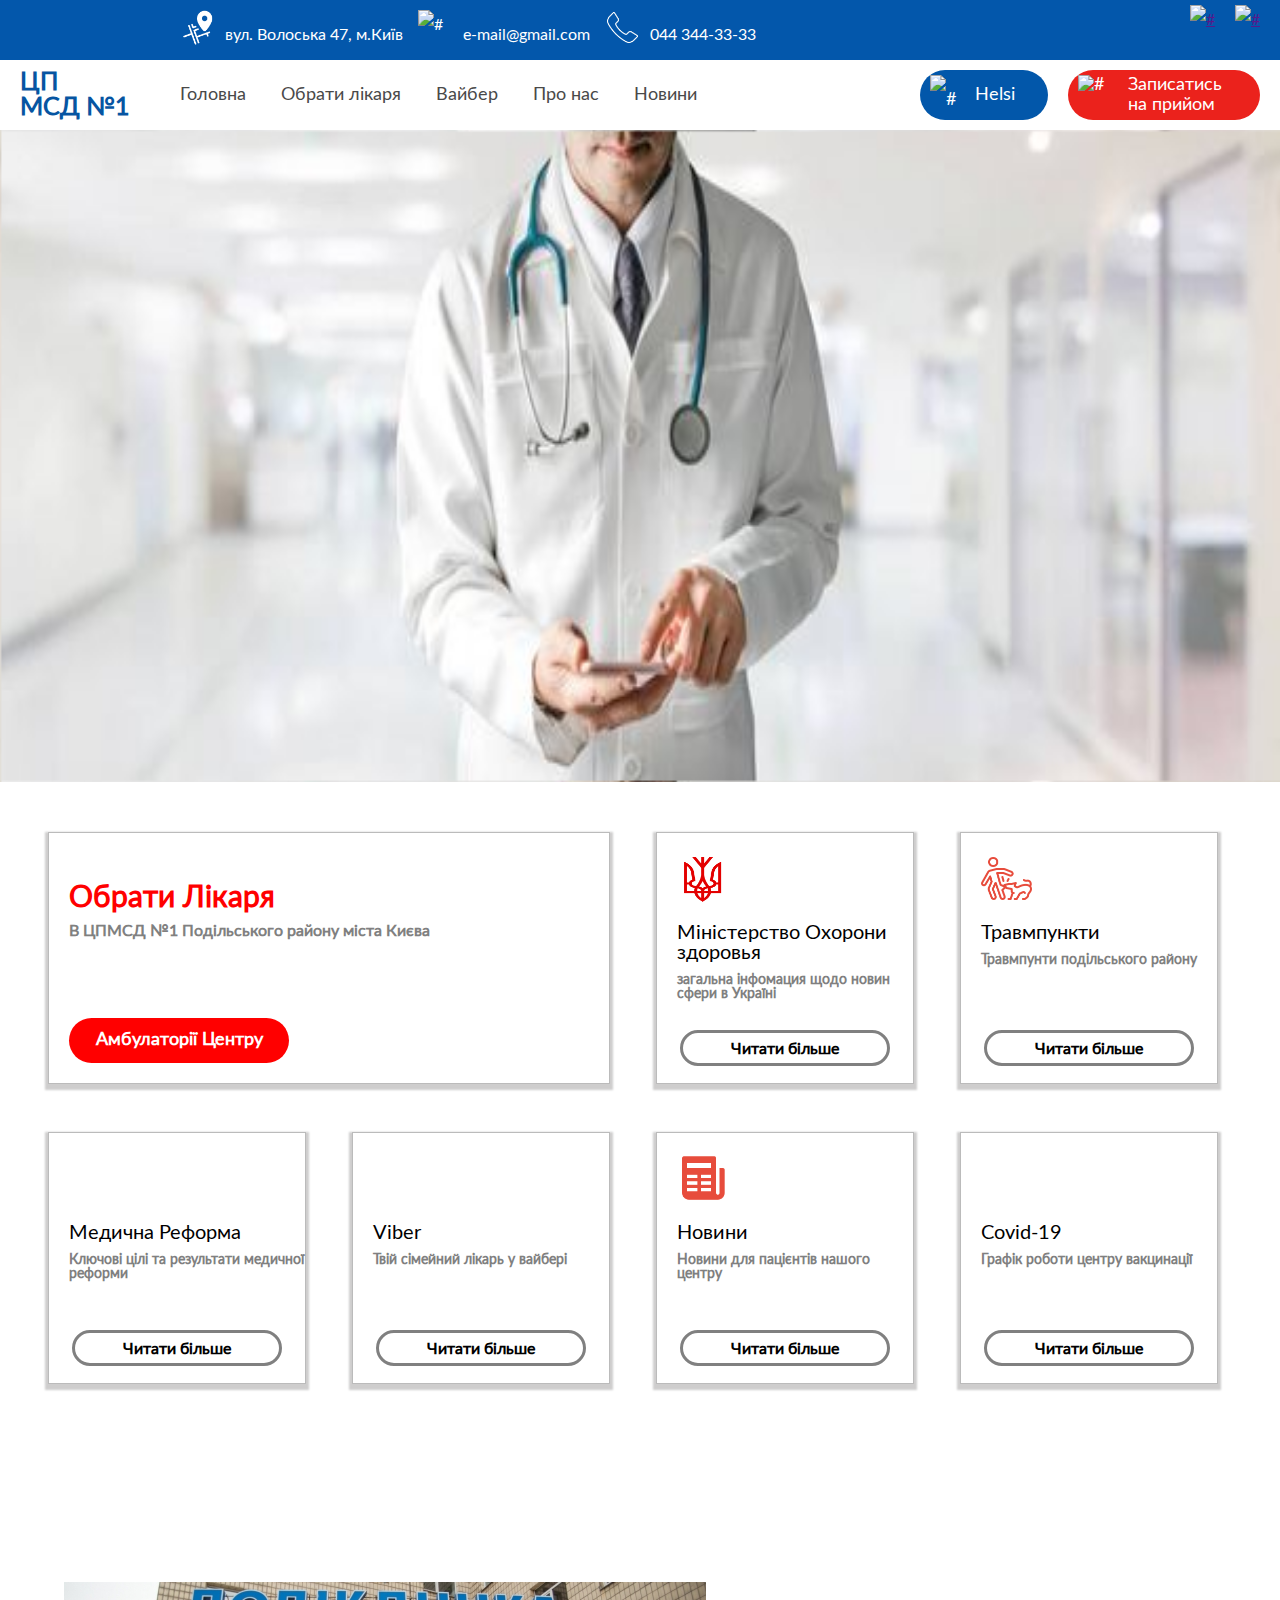
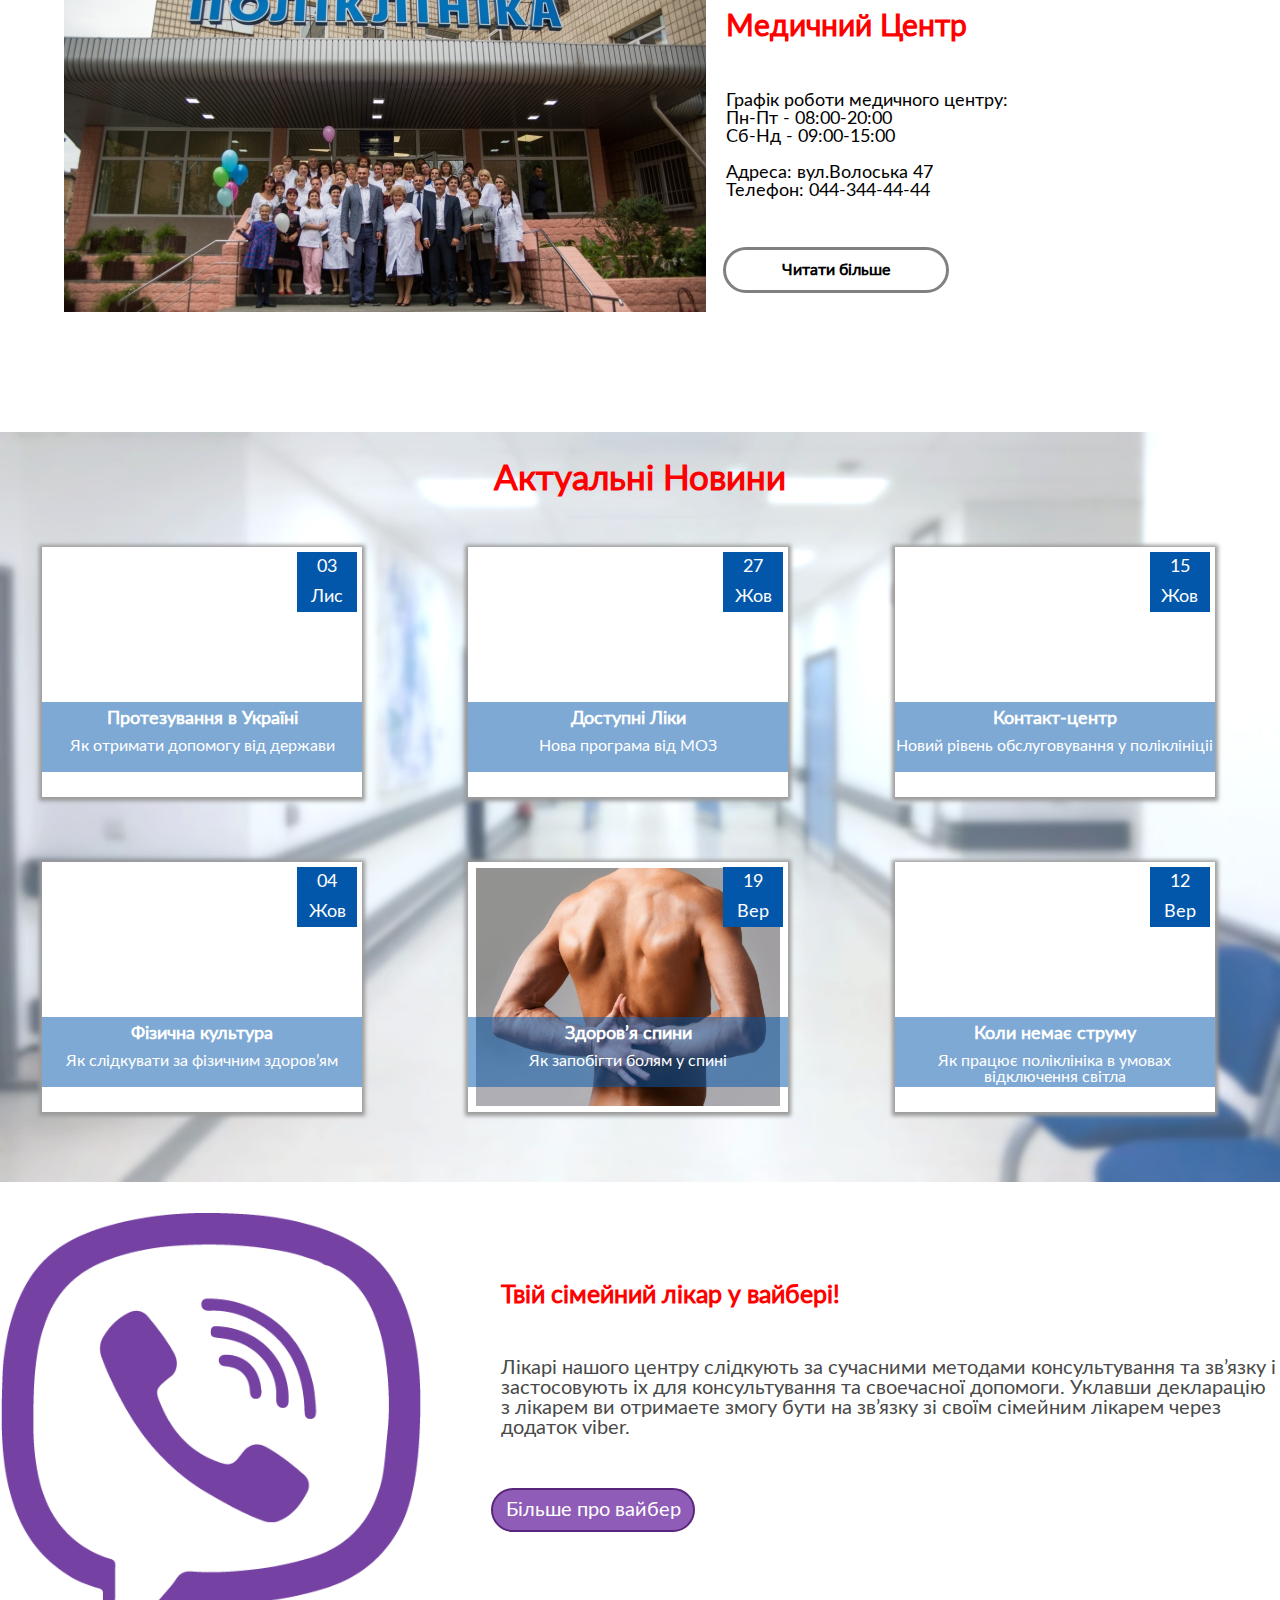
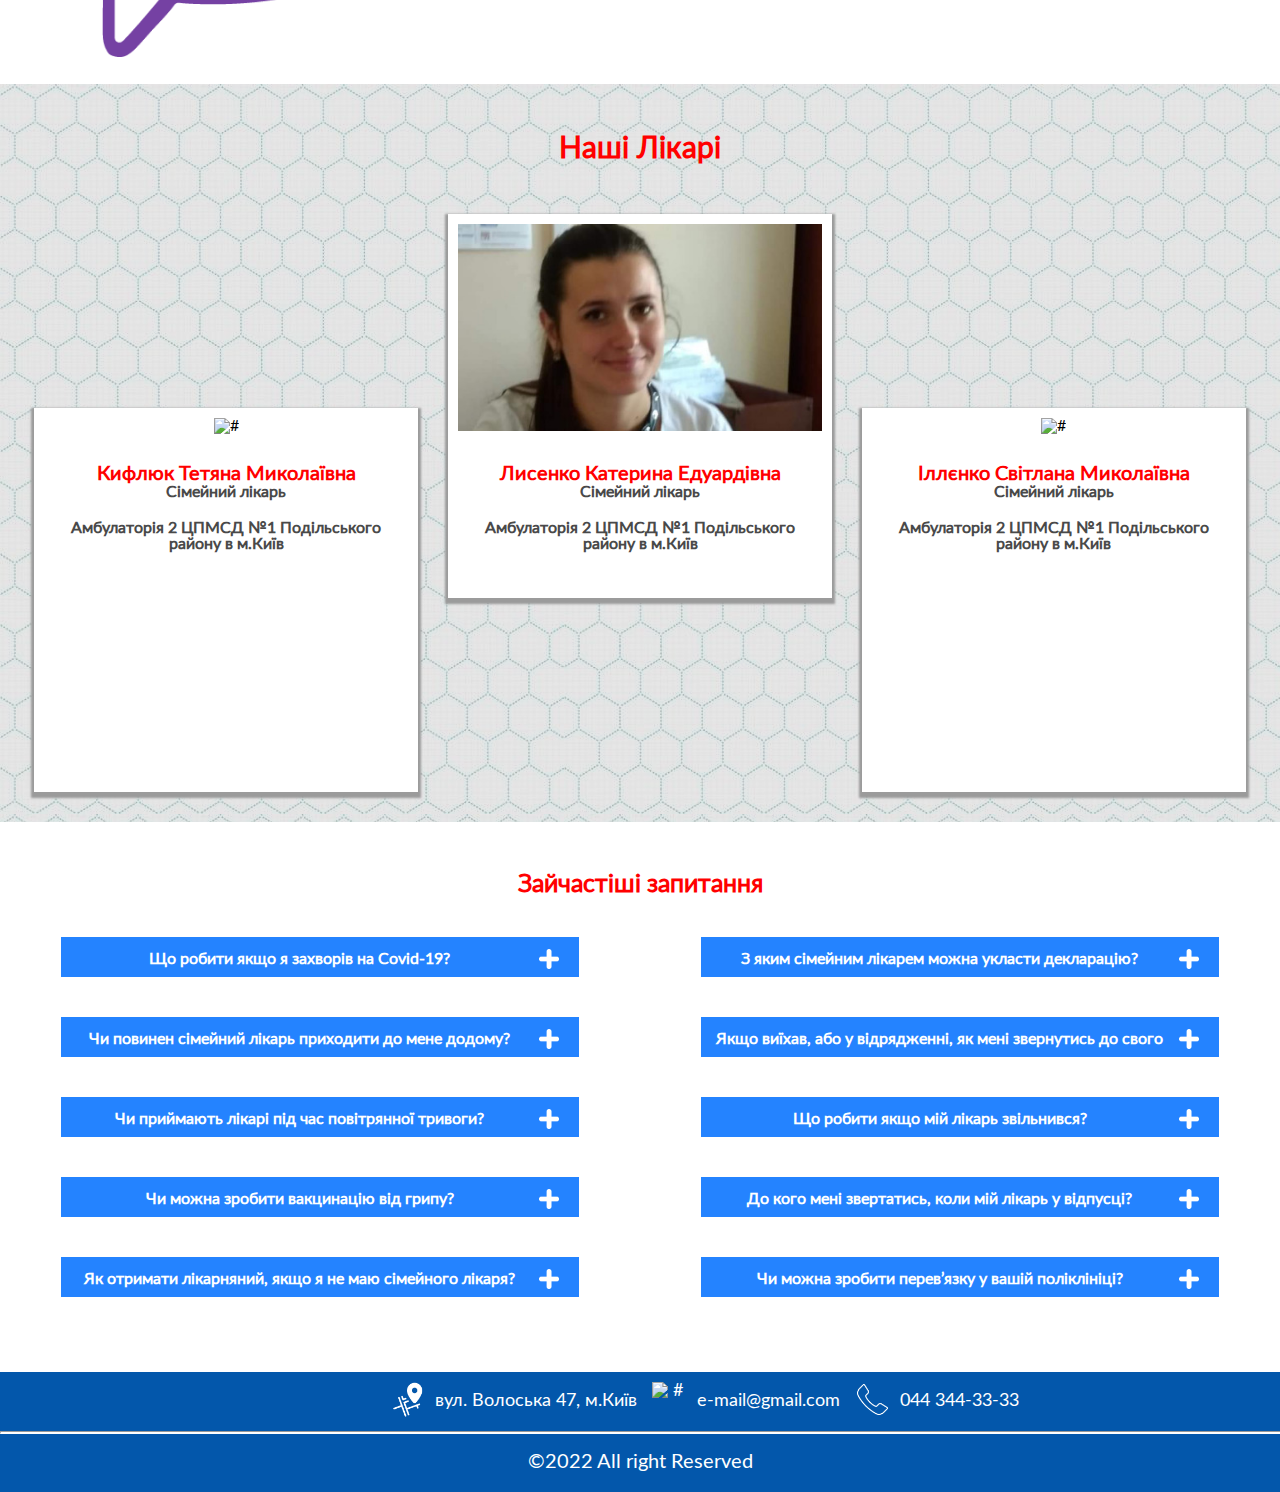
==== commit cb088163: "Update index.html" ====
--- a/index.html
+++ b/index.html
@@ -8,6 +8,7 @@
     <link rel="stylesheet" href="css/header.css">
     <link rel="stylesheet" href="css/style.css">
     <link rel="stylesheet" href="css/footer.css">
+    <script src="script/script.js"></script>
     <title>CPMSD1</title>
 </head>
 <body>
@@ -16,14 +17,14 @@
         <div class="container">
 
             <div class="mobileContainer"> <!-- media 320px -->
-                <div class="menuMobile"><img src="img/menuMobile.png" alt="#">
-
-                    <ul class="menuMobileNav">
+                <div class="menuMobile"><img src="img/menuMobile.png" onclick="myFunction()" alt="#">
+
+                    <ul class="menuMobileNav" id="menuMobileNav">
                         <li><a class="aMobileNav" href="">Головна</a></li>
-                        <li><a class="aMobileNav" href="#aboutUs">Інформація по центру</a></li>
-                        <li><a class="aMobileNav" href="">Персонал</a></li>
+                        <li><a class="aMobileNav" href="doctors.html">Обрати лікаря</a></li>
+                        <li><a class="aMobileNav" href="#viber">Вайбер</a></li>
                         <li><a class="aMobileNav" href="">Про нас</a></li>
-                        <li><a class="aMobileNav" href="">Ковід 19</a></li>
+                        <li><a class="aMobileNav" href="#news">Новини</a></li>
                     </ul>
                 </div>
                 
@@ -67,14 +68,14 @@
                     <h1 class="siteLogo">ЦП<br>МСД №1</h1>
                     <ul class="menuNav">
                         <li><a class="aNav" href="">Головна</a></li>
-                        <li><a class="aNav" href="#aboutUs">Інформація по центру</a></li>
-                        <li><a class="aNav" href="">Персонал</a></li>
-                        <li><a class="aNav" href="">Про нас</a></li>
-                        <li><a class="aNav" href="">Ковід 19</a></li>
+                        <li><a class="aNav" href="doctors.html">Обрати лікаря</a></li>
+                        <li><a class="aNav" href="#viber">Вайбер</a></li>
+                        <li><a class="aNav" href="#aboutUs">Про нас</a></li>
+                        <li><a class="aNav" href="#news">Новини</a></li>
                     </ul>
                 </nav>
 
-                    <a href="">
+                    <a href="doctors.html">
                         <div class="appointmentDoctor">
                             <img src="../img/bookIcons.png" alt="#">
                             <p>Записатись <br> на прийом</p>                           
@@ -98,8 +99,6 @@
                 <div class="hospitalLogoContainer">
 
                     <div class="aboutSite">
-                        <div class="aboutNavLeft"></div>
-                        <div class="aboutNavRight"></div>
                         <p>Центр Первинної <br> Медіко-Санітарної Допомоги №1<br> в Подільському районі міста Київ</p>
                         <a href="doctors.html"><div class="button button3">Амбулаторії Центру</div></a>
                         <a href=""><div class="button button4">Дізнатись більше</div></a>
@@ -158,7 +157,7 @@
                     <div class="infoBlock infoBlock6">
                         <h3 class="infoH3">Covid-19</h3>
                         <p class="infoP">Графік роботи центру вакцинації</p>
-                        <a href="https://moz.gov.ua/koronavirus-2019-ncov"><div class="infoButton1">Читати більше</div></a>
+                        <a href="https://helsi.me/doctor/dfa5c34b-6f16-46af-8fbc-e6dad485d6d1"><div class="infoButton1">Читати більше</div></a>
                     </div>
 
 
@@ -187,7 +186,7 @@
 
             <!-- about Us end-->
 
-            <section class="news">
+            <section class="news" id="news">
                 <div class="newsContainer">
                   <!--- <div class="colorW"></div>--><h2>Актуальні Новини</h2>
 
@@ -195,7 +194,7 @@
                         <div class="dateNews">03<br>Лис</div>
                         <div class="imgBlueBack">
                         <h3 class="newsH3">Протезування в Україні</h3>
-                        <p class="newsP">Протезування в умовах військового стану</p>
+                        <p class="newsP">Як отримати допомогу від держави</p>
                         </div>
                     </div>
 
@@ -245,7 +244,7 @@
                 </div>
             </section>
 
-            <section class="viber">
+            <section class="viber" id="viber">
                 <div class="viberContainer">
                     <img src="img/viberDoctor.png" alt="#" class="viberImage">
                     <h2>Твій сімейний лікар у вайбері!</h2>
--- a/css/header.css
+++ b/css/header.css
@@ -370,8 +370,8 @@
         display: none;
     }
 
-    .menuMobile:hover .menuMobileNav{
-        display: block;
+    .menuMobileNav{
+        display: none;
     }
 
     .menuMobileNav > li {
@@ -410,14 +410,18 @@
         margin-top: 30px;
     }
 
-    .contactMobile:hover .mobileInfo {
-        display: block;
+    .mobileInfo {
+        display: none; /* info */
     }
 
     .menuNav, .appointmentDoctor, .helsiInfo {
         display: none;
     }
 
+    .show {
+        display: block;
+    }
+
     /* .hospitalLogo in style.css */
 }
 
--- a/css/style.css
+++ b/css/style.css
@@ -39,10 +39,18 @@
     margin: auto;
     margin-top: 100px;
     position: relative;
-}
+    opacity: 0;
+    animation: ani 2.5s forwards;
+}
+
+@keyframes ani {
+    0% {opacity: 0;}
+    100% {opacity: 1;}
+  }
+
 
 .aboutSite>p {
-    margin-left: 180px;
+    margin-left: 260px;
     margin-top: 50px;
     color: #0655a2;
     font-size: 50px;
@@ -64,7 +72,7 @@
     margin-top: 10px;
     margin-right: 20px;
     text-align: center;
-    margin-left: 180px;
+    margin-left: 260px;
 }
 
 .button3:hover {
@@ -90,28 +98,6 @@
     border: 3px solid #0093c0;
 }
 
-.aboutNavLeft {
-    position: absolute;
-    left: 20px;
-    top: 125px;
-    width: 80px;
-    height: 80px;
-    background: url('../img/left.png');
-    background-size: 80px;
-}
-
-
-
-.aboutNavRight {
-    position: absolute;
-    right: 20px;
-    top: 125px;
-    width: 80px;
-    height: 80px;
-    background: url('../img/right.png');
-    background-size: 80px;
-}
-
 
 /* hospitalLogoEnd*/
 
@@ -131,7 +117,7 @@
 
 @media (max-width: 1280px) {
     .infoContainer {
-        height: 600px;
+        /* height: 600px; */
     }
 }
 
@@ -167,6 +153,13 @@
     background-position: right;
     background-repeat: no-repeat;
 }
+
+.mainInfoBlock:hover {
+        -webkit-transform: scale(1.05);
+        -ms-transform: scale(1.05);
+        transform: scale(1.05);
+  }
+
 
 @media (max-width: 1280px) {
 
@@ -228,6 +221,12 @@
     border: 1px solid rgb(187, 187, 187);
 }
 
+.infoBlock:hover {
+    -webkit-transform: scale(1.05);
+    -ms-transform: scale(1.05);
+    transform: scale(1.05);
+  }
+
 @media (max-width: 1280px) {
 
     .infoBlock {
@@ -373,16 +372,23 @@
 
 .aboutUsMoreButton {
     width: 220px;
-    height: 50px;
+    height: 40px;
     text-align: center;
     font-weight: bolder;
     font-size: 16px;
-    line-height: 50px;
-    border: 3px solid gray;
+    line-height: 40px;
+    outline: 3px solid gray;
     border-radius: 25px;
     color: black;
     float: left;
     margin-top: 50px;
+}
+
+.aboutUsMoreButton:hover {
+    background: red;
+    outline: none;
+    color: #fff;
+    height: 40px;
 }
 
 .aboutUsContainer {
@@ -420,7 +426,7 @@
 
 .newsContainer {
     max-width: 1440px;
-    height: 750px;
+    min-height: 750px;
     margin: auto; 
     text-align: center;
     position: relative;
@@ -456,6 +462,12 @@
     color: #ffffff;
 }
 
+.newsBlock:hover {
+    -webkit-transform: scale(1.05);
+    -ms-transform: scale(1.05);
+    transform: scale(1.05);
+}
+
 @media (max-width: 1280px) {
     .newsBlock {
         height: 250px;
@@ -598,18 +610,24 @@
 
 .buttonMoreViber {
     width: 200px;
-    height: 50px;
+    height: 40px;
     text-align: center;
     font-size: 20px;
-    line-height: 50px;
+    line-height: 40px;
     background: #8f5db7;
-    border: 3px solid #59267c;
+    border: 2px solid #59267c;
     border-radius: 25px;
     color: black;
     float: left;
     margin-top: 50px;
     margin-left: 70px;
     color: white;
+}
+
+.buttonMoreViber:hover {
+    -webkit-transform: scale(1.05);
+    -ms-transform: scale(1.05);
+    transform: scale(1.05);
 }
 
 /* viber end */
@@ -734,7 +752,7 @@
 .mostAskContainer {
     max-width: 1440px;
     margin: auto;
-    height: 500px;
+    min-height: 500px;
     text-align: center;
     position: relative;
     font-size: 16px;
@@ -792,11 +810,9 @@
 
     .hospitalLogo {
         margin-top: 0px;
-        height: 280px;
-    }
-
-    .aboutNavLeft, .aboutNavRight {
-        display: none;
+        height: 180px;
+        background-size: 100% 200px;
+        
     }
 
     .aboutSite {
@@ -807,6 +823,8 @@
     .aboutSite>p {
         font-size: 20px;
         margin-left: 0px;
+        margin-top: 50px;
+        line-height: 50px;
     }
 
     .button3, .button4 {
@@ -814,19 +832,171 @@
     }
  
     .mainInfoBlock {
-        float: left;
-        width: 300px;
-    }
-
-    .infoBlock3, .infoBlock4, .infoBlock5, .infoBlock6 {
+        position: relative;
+        left: 0px;
+        top: 0px;
+        width: 90%;
+        margin-left: 5%;
+    }
+
+    .infoBlock1, .infoBlock2, .infoBlock3, .infoBlock4, .infoBlock5, .infoBlock6 {
         display: inline-block;
-    }
-
-    .infoBlock {
-        float: left;
-        width: 300px;
-    }
+        width: 90%;
+        position: relative;
+        left: 0px;
+        top: 0px;
+        margin-top: 30px;
+        margin-left: 5%;
+        background-position-x: 20px;
+        background-position-y: 80px;
+        background-size: 75px 75px;
+        text-align: center;
+    }
+
+    .infoButton1 {
+        width: 80%;
+        height: 40px;
+        text-align: center;
+        font-size: 16px;
+        line-height: 42px;
+        outline: 3px solid gray;
+        border-radius: 25px;
+        color: black;
+        font-weight: bolder;
+        position: absolute;
+        bottom: 20px;
+        left: 10%;
+    }
+
+    .photoHospital {
+        width: 95%;
+        margin-left: 2.5%;
+        padding: 0px;
+    }
+
+    .aboutUs {
+        height: 660px;
+    }
+
+    .aboutUsInfo > h2 {
+        text-align: center;
+        padding: 0px;
+        position: relative;
+        top: 20px;
+    }
+
+    .aboutUsInfo > p {
+        text-align: center;
+    }
+
+    .aboutUsMoreButton {
+        width: 80%;
+        margin-left: 10%;
+        margin-top: 30px;
+        margin-bottom: 20px;
+    }
+    
+    .news {
+        background: lightgray;
+        background-size: 100% 100%;
+    }
+
+    .newsContainer {
+        height: 2000px;
+    }
+
+    .newsBlock1, .newsBlock2, .newsBlock3, .newsBlock4, .newsBlock5, .newsBlock6 {
+        display: inline-block;
+        width: 80%;
+        position: relative;
+        left: 0px;
+        top: 0px;
+        margin-top: 30px;
+        margin-left: 10%;
+    }
+
+    .viberImage {
+        width: 100px;
+        height: 100px;
+        margin-left: 10px;
+        margin-right: 10px;
+        padding-top: 10px;
+    }
+
+    .viberContainer > h2 {
+        margin: 0px;
+        margin-top: 50px;
+        padding: 10px;
+    }
+
+    .viberContainer > p {
+        margin: 0px;
+        margin-top: 40px;
+        padding: 20px;
+    }
+
+    .buttonMoreViber {
+        width: 80%;
+        margin-left: 10%;
+    }
+
+    .medicalPersonalBlock {
+
+    }
+    
+    .medicalPersonalBlock1, .medicalPersonalBlock2, .medicalPersonalBlock3  {
+        display: inline-block;
+        width: 90%;
+        height: 80vw;
+    }
+
+    .askBlock1 {
+        padding-top: 40px;
+    }
+
+    .askBlock1, .askBlock2 {
+        position: static;
+        display: inline-block;
+        width: 100%;
+        margin: 0px;
+    }
+
+    .ask {
+        width: 90%;
+        height: 60px;
+        line-height: 30px;
+    }
+
 
 
     }   
 
+    @media (max-width: 525px) {
+    .infoBlock1, .infoBlock2, .infoBlock3, .infoBlock4, .infoBlock5, .infoBlock6 {
+        background-position-x: center;
+        background-position-y: 10px;
+        background-size: 75px 75px;
+        text-align: center;
+    }
+}
+
+
+    @media (max-width: 450px) {
+        .aboutUs {
+            height: 560px;
+        }
+
+        .newsBlock1, .newsBlock2, .newsBlock3, .newsBlock4, .newsBlock5, .newsBlock6 {
+            width: 90%;
+            margin-left: 5%;
+        }
+
+        .medicalPersonalBlock1, .medicalPersonalBlock2, .medicalPersonalBlock3  {
+            display: inline-block;
+            width: 90%;
+            height: 70vw;
+        }
+
+    
+    }
+
